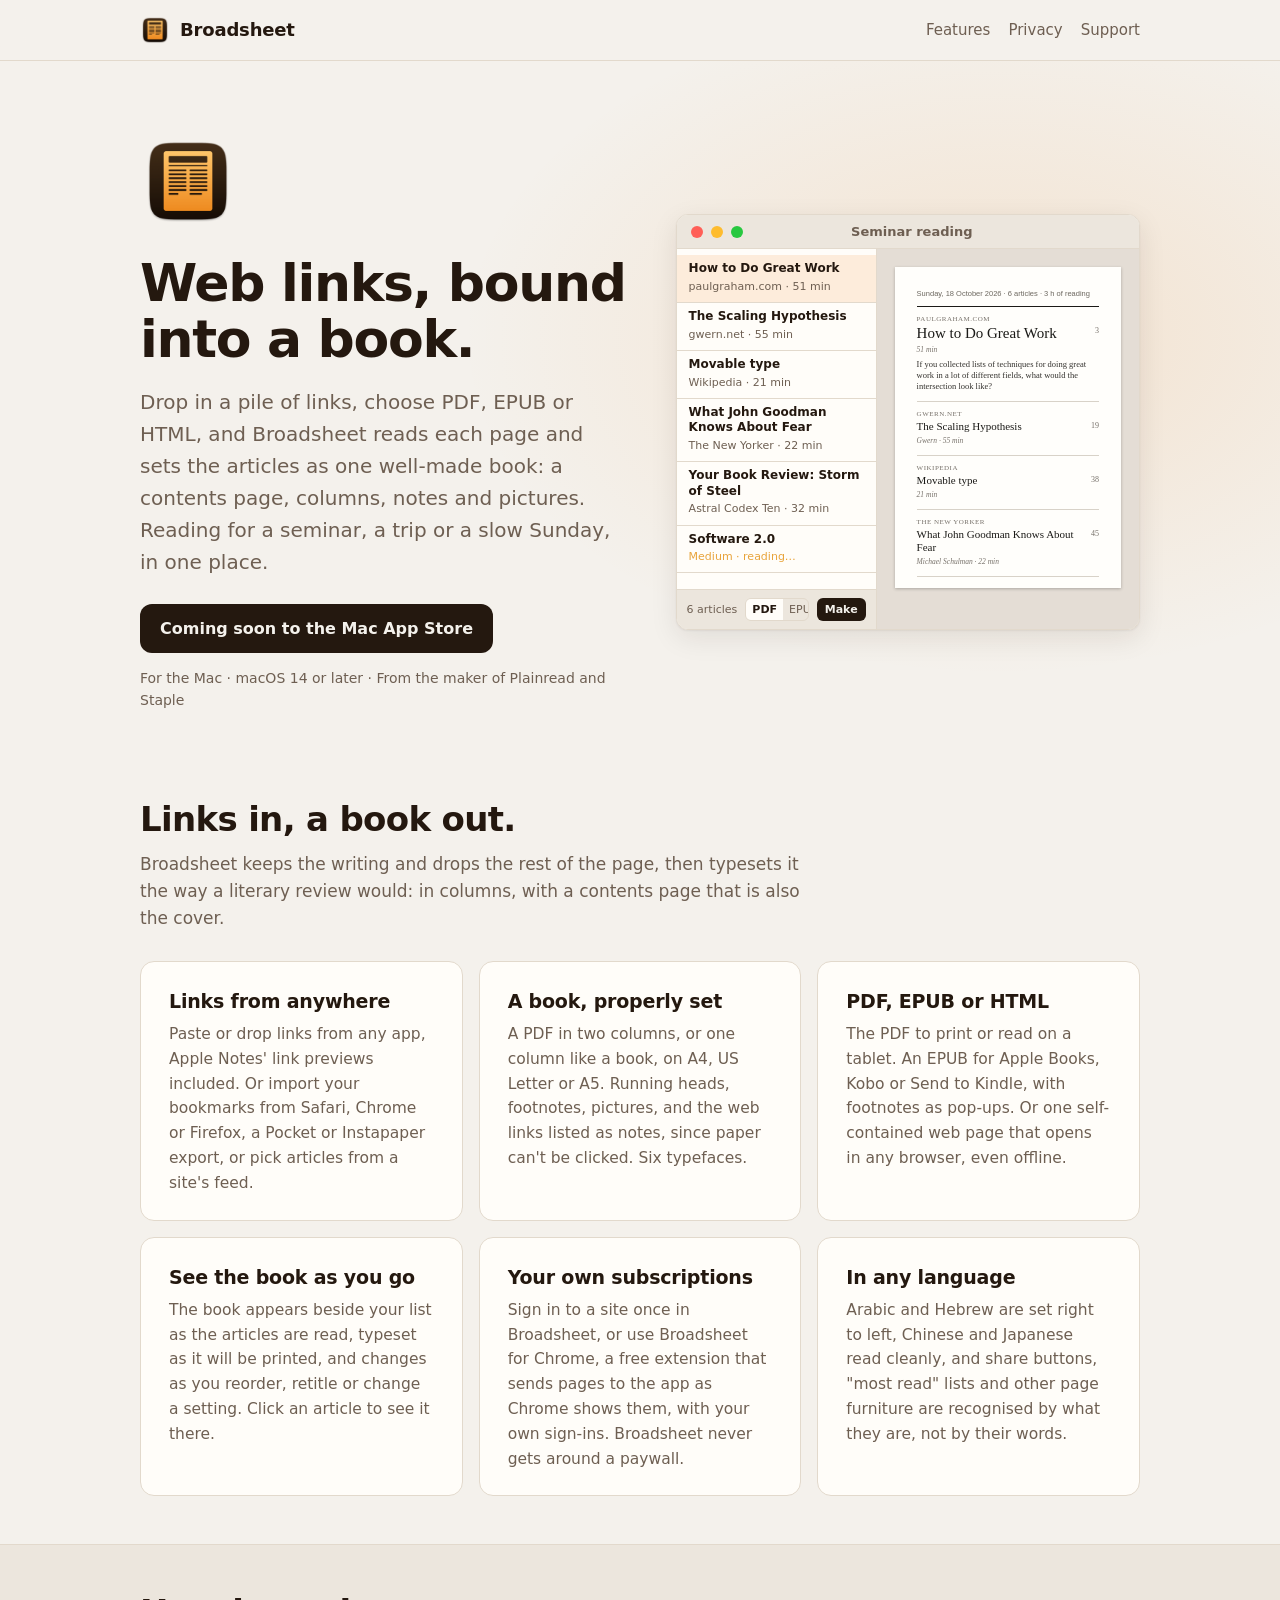
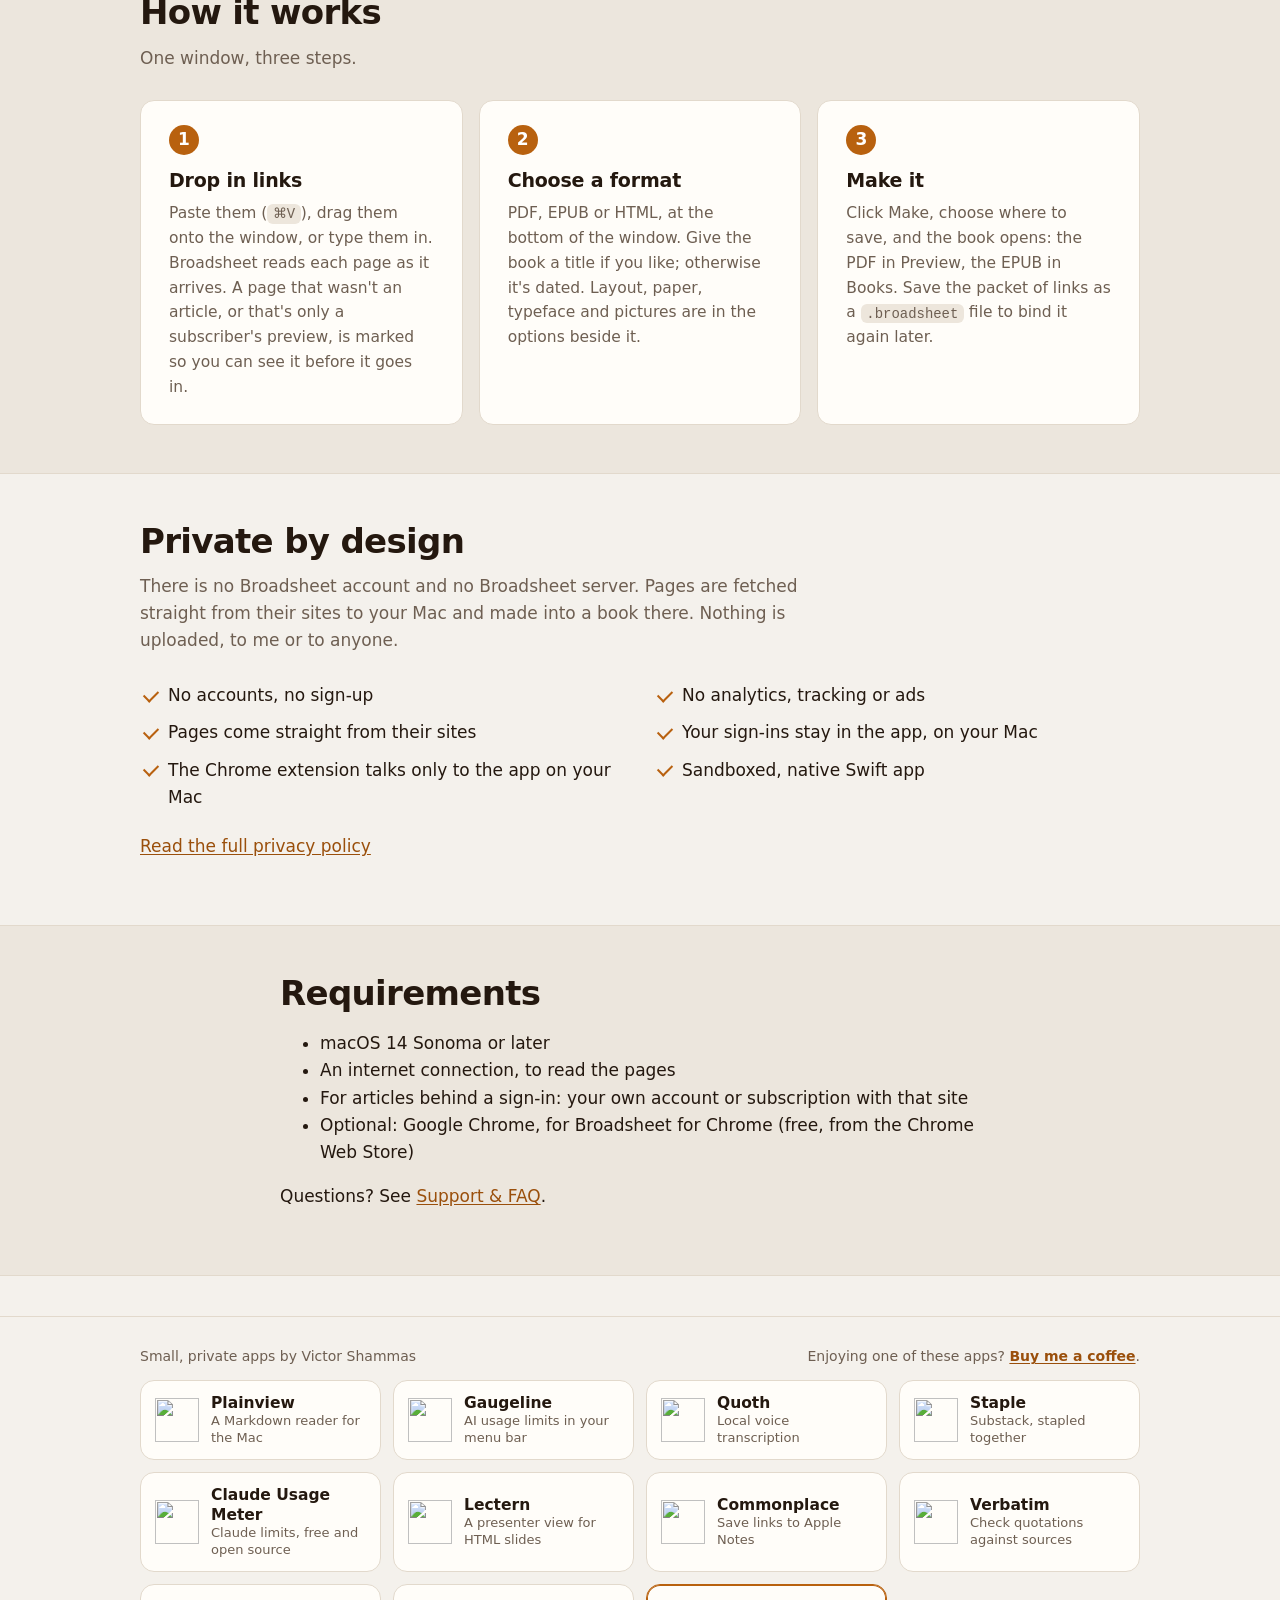
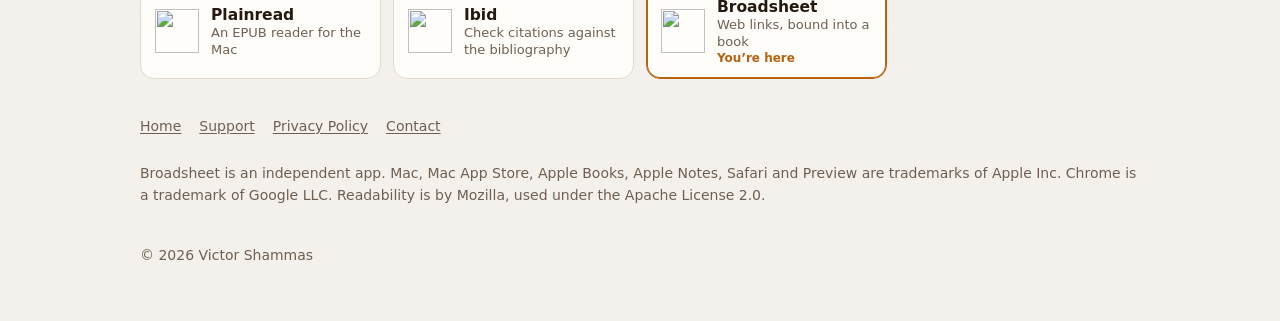
==== index.html @ 7d58fc22 "Broadsheet website: home, support and privacy Co-Authored-By: Claude Opus 5.5 <noreply@anthropic.com" ====
<!doctype html>
<html lang="en">
<head>
<meta charset="utf-8">
<meta name="viewport" content="width=device-width, initial-scale=1">
<title>Broadsheet: web links, bound into a book</title>
<meta name="description" content="Broadsheet turns a pile of web links into one well-made book: a typeset PDF in two columns or one, an EPUB for your e-reader, or a single HTML page. Paste links from anywhere, Apple Notes included, with your own sign-ins and subscriptions. No accounts, nothing uploaded.">
<meta name="color-scheme" content="light dark">
<meta property="og:title" content="Broadsheet">
<meta property="og:description" content="Web links, bound into a book. For the Mac.">
<meta property="og:image" content="https://victorshammas.com/broadsheet/icon.png">
<link rel="icon" type="image/png" href="favicon.png">
<link rel="apple-touch-icon" href="apple-touch-icon.png">
<link rel="stylesheet" href="style.css">
</head>
<body>
<header class="site-header">
  <div class="wrap">
    <a class="brand" href="./"><img src="icon.png" alt="" width="30" height="30">Broadsheet</a>
    <nav class="nav" aria-label="Main">
      <a href="#features" class="hide-sm">Features</a>
      <a href="#privacy" class="hide-sm">Privacy</a>
      <a href="support.html">Support</a>
    </nav>
  </div>
</header>

<main>
  <section class="hero">
    <div class="wrap">
      <div>
        <img class="hero-icon" src="icon.png" alt="Broadsheet app icon" width="96" height="96">
        <h1>Web links, bound into a book.</h1>
        <p class="lede">Drop in a pile of links, choose PDF, EPUB or HTML, and Broadsheet reads each page and sets the articles as one well-made book: a contents page, columns, notes and pictures. Reading for a seminar, a trip or a slow Sunday, in one place.</p>
        <div class="cta-row">
          <!-- At launch, replace with: <a class="btn" href="https://apps.apple.com/app/idAPP_ID?mt=12">Download on the Mac App Store <small>$4.99</small></a> (see README.md). -->
          <span class="btn" aria-disabled="true">Coming soon to the Mac App Store</span>
          <span class="fineprint">For the Mac · macOS 14 or later · From the maker of Plainread and Staple</span>
        </div>
      </div>

      <figure class="mock" aria-label="Illustration of Broadsheet: a list of seven articles beside a preview of the book's first page, its contents" role="img">
        <div class="win-bar"><i></i><i></i><i></i><span class="title">Seminar reading</span></div>
        <div class="app-mock">
          <div class="links">
            <ol>
              <li class="cur"><b>How to Do Great Work</b><span>paulgraham.com · 51 min</span></li>
              <li><b>The Scaling Hypothesis</b><span>gwern.net · 55 min</span></li>
              <li><b>Movable type</b><span>Wikipedia · 21 min</span></li>
              <li><b>What John Goodman Knows About Fear</b><span>The New Yorker · 22 min</span></li>
              <li><b>Your Book Review: Storm of Steel</b><span>Astral Codex Ten · 32 min</span></li>
              <li><b>Software 2.0</b><span class="wait">Medium · reading…</span></li>
            </ol>
            <div class="bar"><span class="sum">6 articles</span><span class="seg"><span class="on">PDF</span><span>EPUB</span><span>HTML</span></span><span class="make">Make</span></div>
          </div>
          <div class="preview">
            <div class="sheet" aria-hidden="true">
              <p class="line">Sunday, 18 October 2026 · 6 articles · 3 h of reading</p>
              <ol>
                <li class="lead"><span class="site">paulgraham.com</span><span class="t">How to Do Great Work</span><span class="pg">3</span><span class="meta">51 min</span><span class="dek">If you collected lists of techniques for doing great work in a lot of different fields, what would the intersection look like?</span></li>
                <li><span class="site">gwern.net</span><span class="t">The Scaling Hypothesis</span><span class="pg">19</span><span class="meta">Gwern · 55 min</span></li>
                <li><span class="site">Wikipedia</span><span class="t">Movable type</span><span class="pg">38</span><span class="meta">21 min</span></li>
                <li><span class="site">The New Yorker</span><span class="t">What John Goodman Knows About Fear</span><span class="pg">45</span><span class="meta">Michael Schulman · 22 min</span></li>
              </ol>
            </div>
          </div>
        </div>
      </figure>
    </div>
  </section>

  <section id="features">
    <div class="wrap">
      <h2>Links in, a book out.</h2>
      <p class="section-lede">Broadsheet keeps the writing and drops the rest of the page, then typesets it the way a literary review would: in columns, with a contents page that is also the cover.</p>
      <div class="grid">
        <div class="card"><h3>Links from anywhere</h3><p>Paste or drop links from any app, Apple Notes' link previews included. Or import your bookmarks from Safari, Chrome or Firefox, a Pocket or Instapaper export, or pick articles from a site's feed.</p></div>
        <div class="card"><h3>A book, properly set</h3><p>A PDF in two columns, or one column like a book, on A4, US Letter or A5. Running heads, footnotes, pictures, and the web links listed as notes, since paper can't be clicked. Six typefaces.</p></div>
        <div class="card"><h3>PDF, EPUB or HTML</h3><p>The PDF to print or read on a tablet. An EPUB for Apple Books, Kobo or Send to Kindle, with footnotes as pop-ups. Or one self-contained web page that opens in any browser, even offline.</p></div>
        <div class="card"><h3>See the book as you go</h3><p>The book appears beside your list as the articles are read, typeset as it will be printed, and changes as you reorder, retitle or change a setting. Click an article to see it there.</p></div>
        <div class="card"><h3>Your own subscriptions</h3><p>Sign in to a site once in Broadsheet, or use Broadsheet for Chrome, a free extension that sends pages to the app as Chrome shows them, with your own sign-ins. Broadsheet never gets around a paywall.</p></div>
        <div class="card"><h3>In any language</h3><p>Arabic and Hebrew are set right to left, Chinese and Japanese read cleanly, and share buttons, "most read" lists and other page furniture are recognised by what they are, not by their words.</p></div>
      </div>
    </div>
  </section>

  <section class="band" id="how">
    <div class="wrap">
      <h2>How it works</h2>
      <p class="section-lede">One window, three steps.</p>
      <div class="steps">
        <div class="card"><h3>Drop in links</h3><p>Paste them (<kbd>⌘V</kbd>), drag them onto the window, or type them in. Broadsheet reads each page as it arrives. A page that wasn't an article, or that's only a subscriber's preview, is marked so you can see it before it goes in.</p></div>
        <div class="card"><h3>Choose a format</h3><p>PDF, EPUB or HTML, at the bottom of the window. Give the book a title if you like; otherwise it's dated. Layout, paper, typeface and pictures are in the options beside it.</p></div>
        <div class="card"><h3>Make it</h3><p>Click Make, choose where to save, and the book opens: the PDF in Preview, the EPUB in Books. Save the packet of links as a <code>.broadsheet</code> file to bind it again later.</p></div>
      </div>
    </div>
  </section>

  <section id="privacy">
    <div class="wrap">
      <h2>Private by design</h2>
      <p class="section-lede">There is no Broadsheet account and no Broadsheet server. Pages are fetched straight from their sites to your Mac and made into a book there. Nothing is uploaded, to me or to anyone.</p>
      <ul class="checks">
        <li>No accounts, no sign-up</li>
        <li>No analytics, tracking or ads</li>
        <li>Pages come straight from their sites</li>
        <li>Your sign-ins stay in the app, on your Mac</li>
        <li>The Chrome extension talks only to the app on your Mac</li>
        <li>Sandboxed, native Swift app</li>
      </ul>
      <p style="margin-top:22px"><a href="privacy.html">Read the full privacy policy</a></p>
    </div>
  </section>

  <section class="band">
    <div class="wrap narrow">
      <h2>Requirements</h2>
      <ul>
        <li>macOS 14 Sonoma or later</li>
        <li>An internet connection, to read the pages</li>
        <li>For articles behind a sign-in: your own account or subscription with that site</li>
        <li>Optional: Google Chrome, for Broadsheet for Chrome (free, from the Chrome Web Store)</li>
      </ul>
      <p>Questions? See <a href="support.html">Support &amp; FAQ</a>.</p>
    </div>
  </section>
</main>

<section class="app-bar" aria-label="Apps by Victor Shammas">
  <div class="wrap">
    <div class="app-bar-head">
      <p class="app-bar-title"><a href="https://victorshammas.com/apps/">Small, private apps by Victor Shammas</a></p>
      <p class="app-bar-coffee">Enjoying one of these apps? <a href="https://buymeacoffee.com/victorshammas">Buy me a coffee</a>.</p>
    </div>
    <div class="app-tiles">
      <a class="app-tile" href="https://victorshammas.com/plainview/"><img src="https://victorshammas.com/plainview/icon.png" alt="" width="44" height="44"><span><strong>Plainview</strong><small>A Markdown reader for the Mac</small></span></a>
      <a class="app-tile" href="https://victorshammas.com/gaugeline/"><img src="https://victorshammas.com/gaugeline/icon.png" alt="" width="44" height="44"><span><strong>Gaugeline</strong><small>AI usage limits in your menu bar</small></span></a>
      <a class="app-tile" href="https://victorshammas.com/quoth/"><img src="https://victorshammas.com/quoth/icon.png" alt="" width="44" height="44"><span><strong>Quoth</strong><small>Local voice transcription</small></span></a>
      <a class="app-tile" href="https://victorshammas.com/staple/"><img src="https://victorshammas.com/staple/icon.png" alt="" width="44" height="44"><span><strong>Staple</strong><small>Substack, stapled together</small></span></a>
      <a class="app-tile" href="https://victorshammas.com/claude-usage-meter/"><img src="https://victorshammas.com/claude-usage-meter/icon.png" alt="" width="44" height="44"><span><strong>Claude Usage Meter</strong><small>Claude limits, free and open source</small></span></a>
      <a class="app-tile" href="https://victorshammas.com/lectern/"><img src="https://victorshammas.com/lectern/icon.png" alt="" width="44" height="44"><span><strong>Lectern</strong><small>A presenter view for HTML slides</small></span></a>
      <a class="app-tile" href="https://victorshammas.com/commonplace/"><img src="https://victorshammas.com/commonplace/icon.png" alt="" width="44" height="44"><span><strong>Commonplace</strong><small>Save links to Apple Notes</small></span></a>
      <a class="app-tile" href="https://victorshammas.com/verbatim/"><img src="https://victorshammas.com/verbatim/icon.png" alt="" width="44" height="44"><span><strong>Verbatim</strong><small>Check quotations against sources</small></span></a>
      <a class="app-tile" href="https://victorshammas.com/plainread/"><img src="https://victorshammas.com/plainread/icon.png" alt="" width="44" height="44"><span><strong>Plainread</strong><small>An EPUB reader for the Mac</small></span></a>
      <a class="app-tile" href="https://victorshammas.com/ibid/"><img src="https://victorshammas.com/ibid/icon.png" alt="" width="44" height="44"><span><strong>Ibid</strong><small>Check citations against the bibliography</small></span></a>
      <a class="app-tile current" aria-current="page" href="https://victorshammas.com/broadsheet/"><img src="https://victorshammas.com/broadsheet/icon.png" alt="" width="44" height="44"><span><strong>Broadsheet</strong><small>Web links, bound into a book</small><em>You’re here</em></span></a>
    </div>
  </div>
</section>

<footer>
  <div class="wrap">
    <nav aria-label="Footer"><a href="./">Home</a><a href="support.html">Support</a><a href="privacy.html">Privacy Policy</a><a href="mailto:contact+broadsheet@victorshammas.com">Contact</a></nav>
    <p>Broadsheet is an independent app. Mac, Mac App Store, Apple Books, Apple Notes, Safari and Preview are trademarks of Apple Inc. Chrome is a trademark of Google LLC. Readability is by Mozilla, used under the Apache License 2.0.</p>
    <p>© 2026 Victor Shammas</p>
  </div>
</footer>
</body>
</html>
---- style.css ----
/* Broadsheet site: one stylesheet, no external fonts, scripts or trackers.
   Shared with Plainview, Gaugeline, Quoth, Lectern, Commonplace, Verbatim, Plainread and Ibid
   (victorshammas.com); only the hero figure differs. */
:root {
  /* Brand palette, matching the app icon: espresso (#46321F → #1C140E), amber (#FFC56A → #EE8A25), cream (#FFF1DC). */
  --bg: #f4f1ec;
  --surface: #fffdf9;
  --surface-2: #ece6dd;
  --text: #24180f;
  --muted: #6e5f52;
  --line: #e2d9cc;
  --accent: #b8610f;
  --accent-ink: #ffffff;
  --link: #9a4f0b;
  --glow: rgba(238, 138, 37, .14);
  --ok: #3fa66b;
  --warn: #e8a33a;
  --bad: #e0563a;
  --track: #e7dfd3;
  --code-bg: #ede6dc;
  --shadow: 0 1px 2px rgba(36, 24, 15, .06), 0 8px 28px rgba(36, 24, 15, .09);
  --radius: 14px;
  color-scheme: light dark;
}
@media (prefers-color-scheme: dark) {
  :root {
    --bg: #1c140e;
    --surface: #2a1f16;
    --surface-2: #241a12;
    --text: #f6ebdd;
    --muted: #bca892;
    --line: #46321f;
    --accent: #ffb457;
    --accent-ink: #1c140e;
    --link: #ffc56a;
    --glow: rgba(255, 197, 106, .12);
    --track: #46321f;
    --code-bg: #33261b;
    --shadow: 0 1px 2px rgba(0, 0, 0, .35), 0 10px 30px rgba(0, 0, 0, .4);
  }
}

* { box-sizing: border-box; }
html { -webkit-text-size-adjust: 100%; }
body {
  margin: 0;
  background: var(--bg);
  color: var(--text);
  font: 17px/1.6 -apple-system, BlinkMacSystemFont, "SF Pro Text", "Segoe UI", system-ui, sans-serif;
  -webkit-font-smoothing: antialiased;
}
a { color: var(--link); text-underline-offset: 2px; }
a:hover { text-decoration-thickness: 2px; }
img { max-width: 100%; height: auto; }
code, kbd {
  font: .9em/1.4 ui-monospace, "SF Mono", Menlo, monospace;
  background: var(--code-bg);
  border-radius: 6px;
  padding: .12em .4em;
  overflow-wrap: anywhere;
}
pre {
  background: var(--code-bg);
  border-radius: 10px;
  padding: 14px 16px;
  overflow-x: auto;
  font: 14px/1.5 ui-monospace, "SF Mono", Menlo, monospace;
}
pre code { background: none; padding: 0; }

.wrap { max-width: 1040px; margin: 0 auto; padding: 0 20px; }
.narrow { max-width: 760px; }

/* Header */
.site-header { border-bottom: 1px solid var(--line); background: color-mix(in srgb, var(--bg) 88%, transparent); position: sticky; top: 0; backdrop-filter: saturate(160%) blur(12px); -webkit-backdrop-filter: saturate(160%) blur(12px); z-index: 10; }
.site-header .wrap { display: flex; align-items: center; justify-content: space-between; gap: 16px; height: 60px; }
.brand { display: flex; align-items: center; gap: 10px; font-weight: 700; font-size: 18px; color: var(--text); text-decoration: none; letter-spacing: -.01em; }
.brand img { width: 30px; height: 30px; }
.nav { display: flex; gap: 18px; font-size: 15px; }
.nav a { color: var(--muted); text-decoration: none; }
.nav a:hover, .nav a[aria-current="page"] { color: var(--text); }

/* Hero */
.hero { padding: 72px 0 40px; background: radial-gradient(60% 70% at 78% 40%, var(--glow), transparent 70%); }
.hero .wrap { display: grid; grid-template-columns: 1.05fr 1fr; gap: 48px; align-items: center; }
.hero-icon { width: 96px; height: 96px; margin-bottom: 18px; }
h1 { font-size: clamp(34px, 5vw, 52px); line-height: 1.08; letter-spacing: -.025em; margin: 0 0 18px; }
.lede { font-size: 20px; color: var(--muted); margin: 0 0 26px; max-width: 34em; }
.cta-row { display: flex; flex-wrap: wrap; align-items: center; gap: 14px 18px; }
.btn {
  display: inline-flex; align-items: center; gap: 10px;
  background: var(--text); color: var(--bg);
  padding: 12px 20px; border-radius: 12px;
  font-weight: 600; text-decoration: none; font-size: 16px;
}
.btn:hover { opacity: .9; }
.btn small { font-weight: 500; opacity: .75; }
.fineprint { color: var(--muted); font-size: 14px; }

/* App window mock (pure CSS): the packet's links beside the live preview of the book. */
.mock { margin: 0; background: var(--surface); border: 1px solid var(--line); border-radius: 12px; box-shadow: var(--shadow); overflow: hidden; }
.win-bar { display: flex; align-items: center; gap: 8px; height: 34px; padding: 0 14px; border-bottom: 1px solid var(--line); background: var(--surface-2); font-size: 13px; font-weight: 600; color: var(--muted); }
.win-bar i { width: 12px; height: 12px; border-radius: 50%; background: #ff5f57; }
.win-bar i:nth-child(2) { background: #febc2e; } .win-bar i:nth-child(3) { background: #28c840; margin-right: 8px; }
.win-bar .title { flex: 1; text-align: center; margin-right: 60px; }
.app-mock { display: grid; grid-template-columns: 200px 1fr; min-height: 380px; }
.links { border-right: 1px solid var(--line); font-size: 12px; display: flex; flex-direction: column; }
.links ol { list-style: none; margin: 0; padding: 6px 0; flex: 1; }
.links li { padding: 6px 12px; border-bottom: 1px solid var(--line); }
.links li b { display: block; font-weight: 600; font-size: 12px; line-height: 1.3; color: var(--text); }
.links li span { color: var(--muted); font-size: 11px; }
.links li.cur { background: var(--glow); }
.links li .wait { color: var(--warn); }
.bar { display: flex; align-items: center; gap: 8px; padding: 8px 10px; border-top: 1px solid var(--line); background: var(--surface-2); font-size: 11px; color: var(--muted); }
.bar .sum { white-space: nowrap; }
.bar .seg { display: inline-flex; border: 1px solid var(--line); border-radius: 6px; overflow: hidden; margin-left: auto; }
.bar .seg span { padding: 2px 6px; }
.bar .seg .on { background: var(--surface); color: var(--text); font-weight: 600; }
.bar .make { background: var(--text); color: var(--bg); border-radius: 6px; padding: 3px 8px; font-weight: 600; }
.preview { background: color-mix(in srgb, var(--surface-2) 70%, #8a8279 12%); padding: 18px; display: grid; place-items: start center; }
/* One sheet of the book: its contents are its cover. Always paper-white, as printed. */
.sheet { width: 100%; max-width: 300px; aspect-ratio: 210 / 297; background: #fffefb; color: #1b1a17; box-shadow: 0 1px 3px rgba(0, 0, 0, .25); padding: 22px 22px; font-family: Charter, "Iowan Old Style", Georgia, serif; overflow: hidden; }
.sheet .line { font: 7.5px/1.4 -apple-system, "Helvetica Neue", sans-serif; color: #6d6860; margin: 0; padding-bottom: 6px; border-bottom: .8px solid #1b1a17; }
.sheet ol { list-style: none; margin: 0; padding: 0; }
.sheet li { display: grid; grid-template-columns: 1fr auto; column-gap: 6px; padding: 7px 0 8px; border-bottom: .5px solid #d8d2c8; }
.sheet .site { grid-column: 1 / -1; font-size: 7px; letter-spacing: .07em; text-transform: uppercase; color: #77716a; }
.sheet .t { font-size: 11px; line-height: 1.18; }
.sheet .lead .t { font-size: 15px; line-height: 1.12; }
.sheet .pg { font-size: 8px; color: #77716a; }
.sheet .meta { grid-column: 1; font-size: 7.5px; font-style: italic; color: #77716a; margin-top: 2px; }
.sheet .dek { grid-column: 1; font-size: 8.5px; line-height: 1.32; color: #34322e; margin-top: 3px; }
@media (max-width: 560px) { .app-mock { grid-template-columns: 1fr; } .links { display: none; } .win-bar .title { margin-right: 0; } }

/* Sections */
section { padding: 48px 0; }
h2 { font-size: clamp(26px, 3.4vw, 34px); letter-spacing: -.02em; line-height: 1.15; margin: 0 0 12px; }
h3 { font-size: 19px; margin: 0 0 6px; letter-spacing: -.01em; }
.section-lede { color: var(--muted); margin: 0 0 28px; max-width: 40em; }
.grid { display: grid; grid-template-columns: repeat(3, 1fr); gap: 16px; }
.card { background: var(--surface); border: 1px solid var(--line); border-radius: var(--radius); padding: 24px 28px; }
.card p { margin: 0; color: var(--muted); font-size: 15.5px; }
.steps { counter-reset: s; display: grid; grid-template-columns: repeat(3, 1fr); gap: 16px; }
.steps .card::before { counter-increment: s; content: counter(s); display: inline-grid; place-items: center; width: 30px; height: 30px; border-radius: 50%; background: var(--accent); color: var(--accent-ink); font-weight: 700; margin-bottom: 10px; }
.band { background: var(--surface-2); border-block: 1px solid var(--line); }
.checks { list-style: none; padding: 0; margin: 0; display: grid; grid-template-columns: 1fr 1fr; gap: 10px 28px; }
.checks li { padding-left: 28px; position: relative; }
.checks li::before { content: ""; position: absolute; left: 4px; top: .45em; width: 12px; height: 7px; border-left: 2.5px solid var(--accent); border-bottom: 2.5px solid var(--accent); transform: rotate(-45deg); }

/* Docs pages */
.doc { padding: 48px 0 24px; }
.doc h1 { font-size: clamp(30px, 4.4vw, 42px); }
.doc h2 { font-size: 24px; margin-top: 40px; }
.doc h3 { margin-top: 26px; }
.doc p, .doc li { color: var(--text); }
.doc .meta-line { color: var(--muted); margin-top: -6px; }
.tldr { background: var(--surface); border: 1px solid var(--line); border-left: 4px solid var(--accent); border-radius: 10px; padding: 18px 28px; margin: 24px 0; }
.tldr ul { margin: 8px 0 0; padding-left: 20px; }
table { width: 100%; border-collapse: collapse; margin: 16px 0; font-size: 15.5px; display: block; overflow-x: auto; }
th, td { text-align: left; vertical-align: top; padding: 10px 12px; border-bottom: 1px solid var(--line); }
th { color: var(--muted); font-weight: 600; font-size: 14px; }
details { background: var(--surface); border: 1px solid var(--line); border-radius: 12px; padding: 6px 28px; margin: 12px 0; }
details[open] { padding-bottom: 18px; }
summary { cursor: pointer; font-weight: 600; padding: 14px 0; list-style-position: inside; }
summary::-webkit-details-marker { margin-right: 6px; }
details > :not(summary) { margin-left: 0; margin-right: 0; }
summary::marker { color: var(--muted); }
.toc { display: flex; flex-wrap: wrap; gap: 8px; margin: 18px 0 8px; padding: 0; list-style: none; }
.toc a { display: inline-block; padding: 6px 12px; border: 1px solid var(--line); border-radius: 999px; text-decoration: none; color: var(--text); font-size: 14.5px; background: var(--surface); }

/* Footer */
footer { border-top: 1px solid var(--line); margin-top: 40px; padding: 28px 0 40px; color: var(--muted); font-size: 14px; }
footer .wrap { display: grid; gap: 10px; }
footer nav { display: flex; flex-wrap: wrap; gap: 18px; }
footer a { color: var(--muted); }

@media (max-width: 820px) {
  details, .card, .tldr { padding-left: 20px; padding-right: 20px; }
  .hero { padding-top: 40px; }
  .hero .wrap, .grid, .steps { grid-template-columns: 1fr; }
  .hero .wrap { gap: 32px; }
  .checks { grid-template-columns: 1fr; }
  .nav { gap: 14px; }
}
@media (max-width: 600px) {
  .stack thead { display: none; }
  .stack, .stack tbody, .stack tr, .stack td { display: block; width: 100%; }
  .stack tr { border-bottom: 1px solid var(--line); padding: 8px 0; }
  .stack td { border: 0; padding: 4px 0; }
  .stack td:first-child { font-weight: 600; }
  .stack td:not(:first-child)::before { content: attr(data-label) ": "; color: var(--muted); font-weight: 600; }
}
@media (max-width: 420px) {
  .nav a.hide-sm { display: none; }
  body { font-size: 16px; }
  .lede { font-size: 18px; }
}

/* App bar: the family of apps, shared by every site (Plainview, Gaugeline, Quoth, Staple, Claude Usage Meter, Lectern, Commonplace). */
.app-bar { border-top: 1px solid var(--line); margin-top: 40px; padding: 28px 0 8px; }
.app-bar + footer { margin-top: 0; border-top: 0; }
.app-bar-title { color: var(--muted); font-size: 14px; margin: 0 0 12px; }
.app-bar-head { display: flex; flex-wrap: wrap; justify-content: space-between; align-items: baseline; gap: 4px 18px; margin: 0 0 12px; }
.app-bar-head p { margin: 0; color: var(--muted); font-size: 14px; }
.app-bar-title a { color: inherit; text-decoration: none; }
.app-bar-title a:hover { color: var(--text); text-decoration: underline; }
.app-bar-coffee a { color: var(--link); font-weight: 600; }
.app-tiles { display: grid; grid-template-columns: repeat(4, 1fr); gap: 12px; }
.app-tile { display: flex; align-items: center; gap: 12px; padding: 12px 14px; border: 1px solid var(--line); border-radius: var(--radius); background: var(--surface); color: var(--text); text-decoration: none; }
.app-tile:hover { border-color: var(--accent); }
.app-tile img { width: 44px; height: 44px; flex: none; }
.app-tile span { display: grid; line-height: 1.3; }
.app-tile strong { font-size: 15.5px; }
.app-tile small { color: var(--muted); font-size: 13px; }
.app-tile em { color: var(--accent); font-size: 12px; font-style: normal; font-weight: 600; }
.app-tile.current { box-shadow: inset 0 0 0 1px var(--accent); border-color: var(--accent); }
/* Seven apps: four across, then three; icon beside the text. */
@media (max-width: 1000px) { .app-tiles { grid-template-columns: repeat(3, 1fr); } }
@media (max-width: 760px) { .app-tiles { grid-template-columns: 1fr 1fr; } }
@media (max-width: 560px) { .app-tiles { grid-template-columns: 1fr; } }
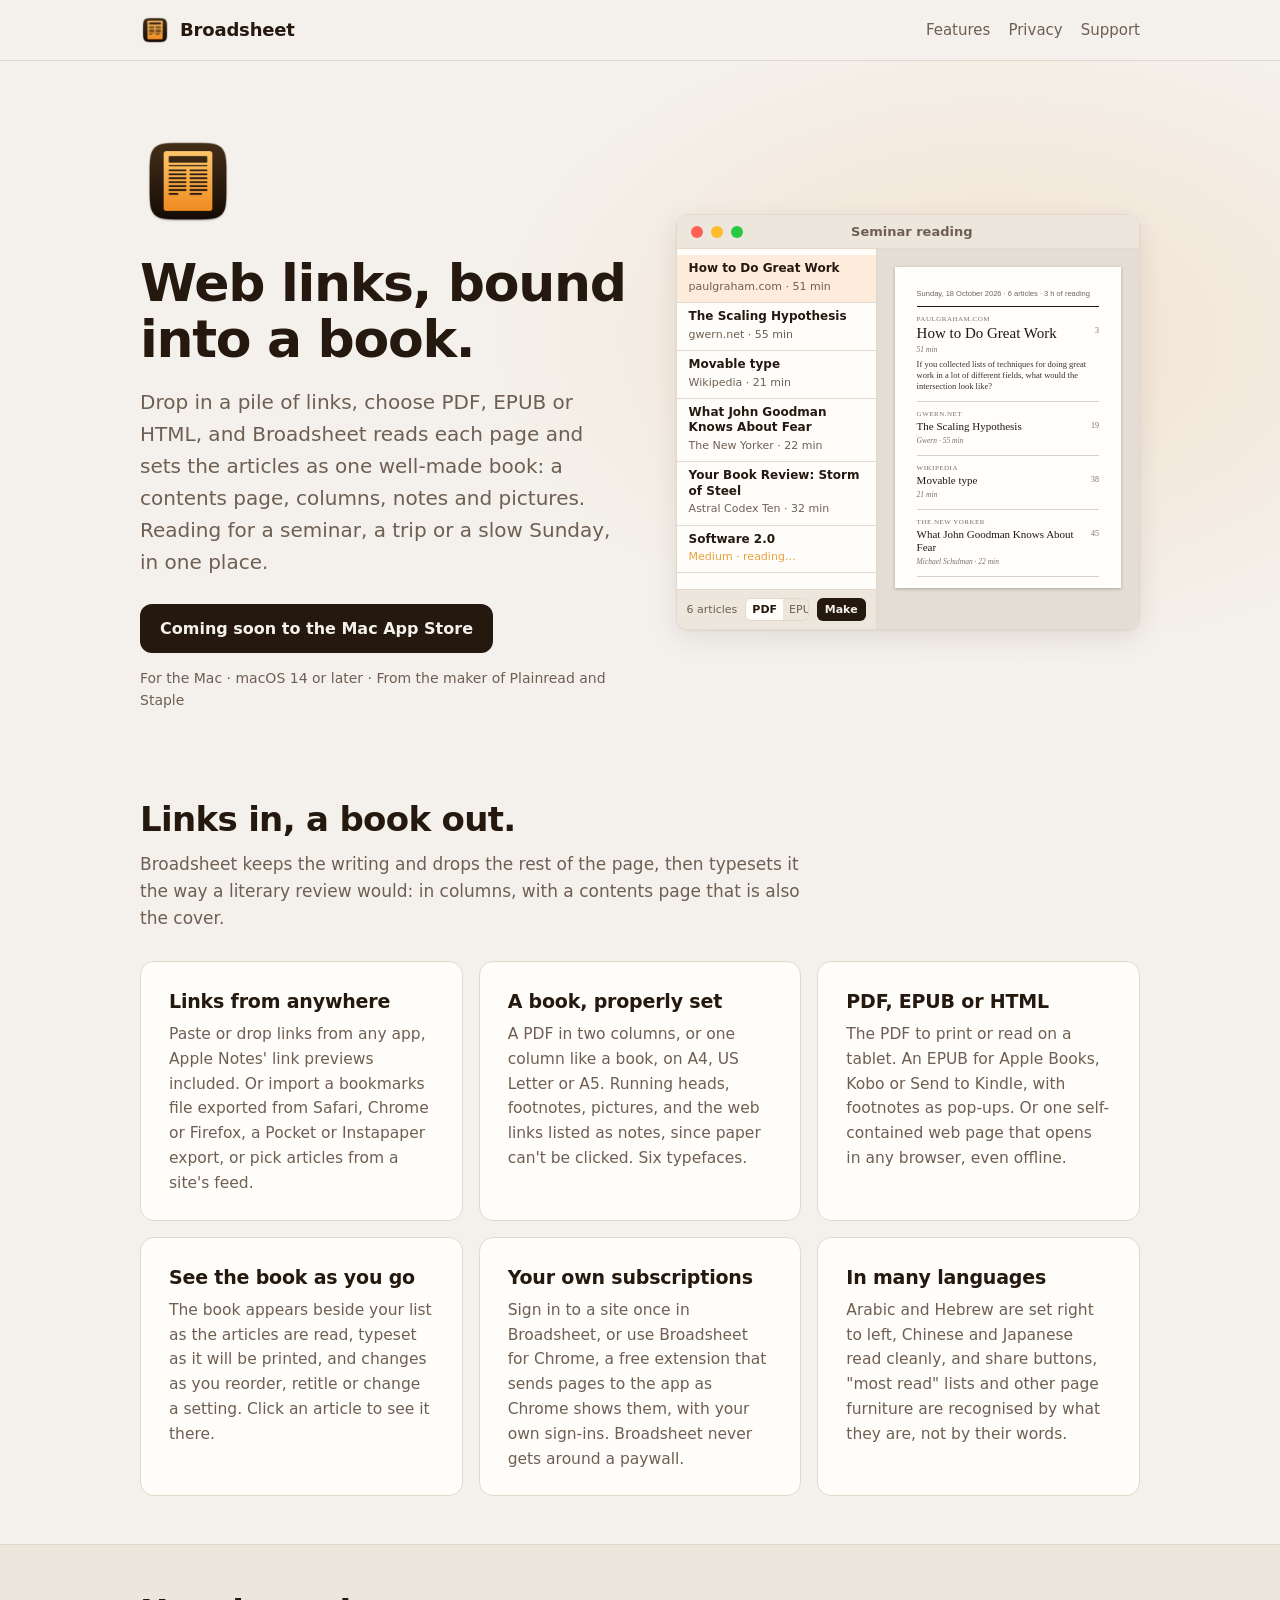
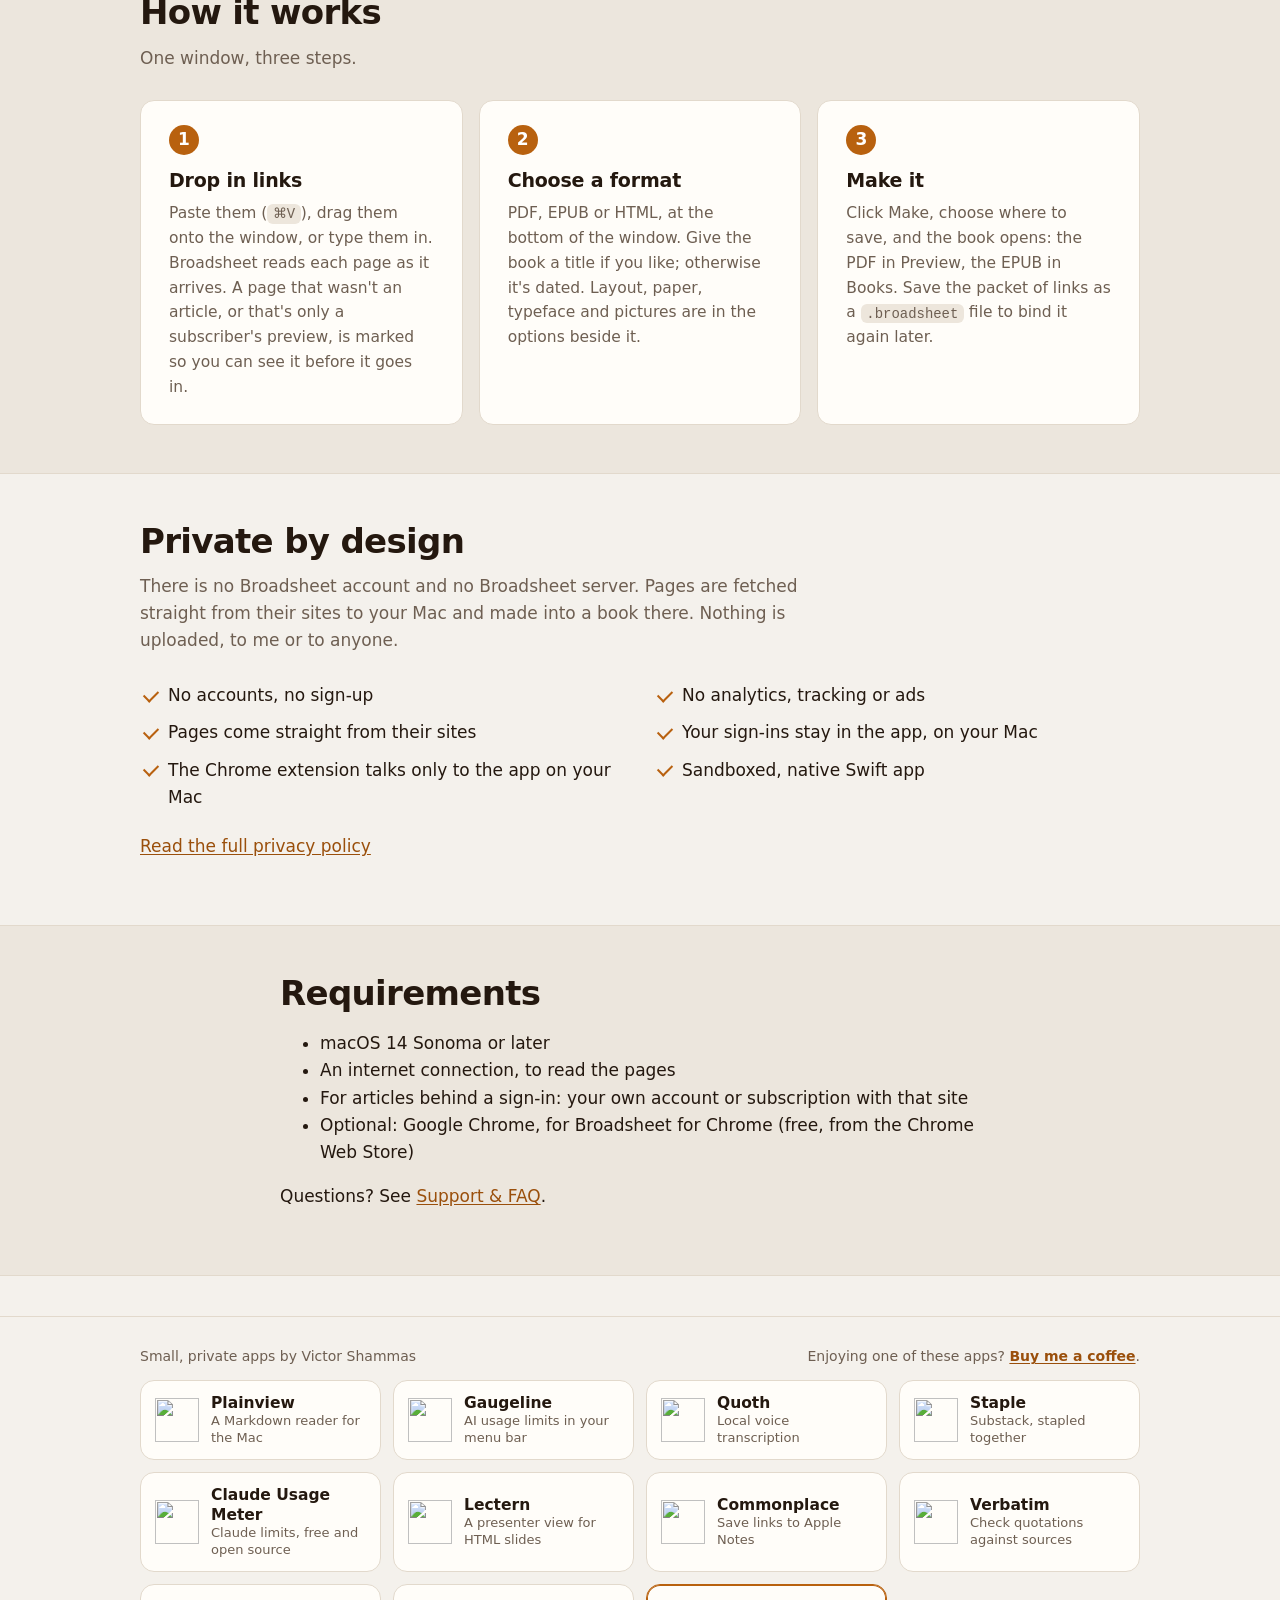
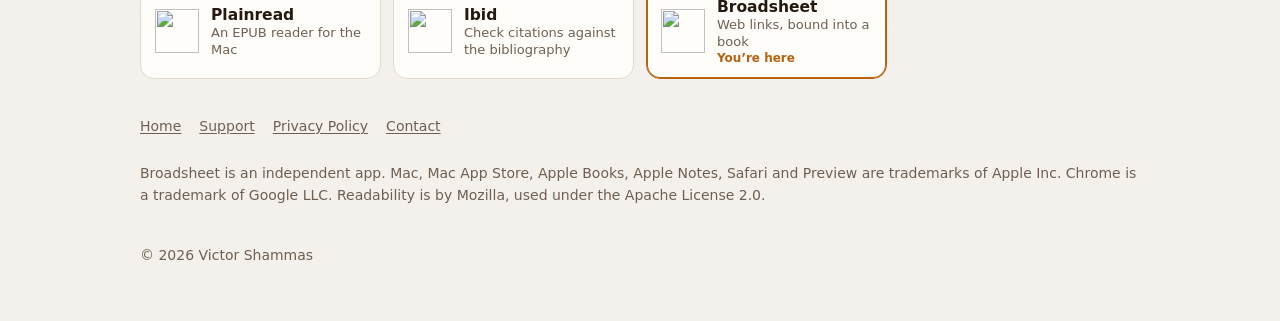
==== commit 81118623: "Support and home: names and wording match the app Co-Authored-By: Claude Opus 5.5 <noreply@anthropic" ====
--- a/index.html
+++ b/index.html
@@ -74,12 +74,12 @@
       <h2>Links in, a book out.</h2>
       <p class="section-lede">Broadsheet keeps the writing and drops the rest of the page, then typesets it the way a literary review would: in columns, with a contents page that is also the cover.</p>
       <div class="grid">
-        <div class="card"><h3>Links from anywhere</h3><p>Paste or drop links from any app, Apple Notes' link previews included. Or import your bookmarks from Safari, Chrome or Firefox, a Pocket or Instapaper export, or pick articles from a site's feed.</p></div>
+        <div class="card"><h3>Links from anywhere</h3><p>Paste or drop links from any app, Apple Notes' link previews included. Or import a bookmarks file exported from Safari, Chrome or Firefox, a Pocket or Instapaper export, or pick articles from a site's feed.</p></div>
         <div class="card"><h3>A book, properly set</h3><p>A PDF in two columns, or one column like a book, on A4, US Letter or A5. Running heads, footnotes, pictures, and the web links listed as notes, since paper can't be clicked. Six typefaces.</p></div>
         <div class="card"><h3>PDF, EPUB or HTML</h3><p>The PDF to print or read on a tablet. An EPUB for Apple Books, Kobo or Send to Kindle, with footnotes as pop-ups. Or one self-contained web page that opens in any browser, even offline.</p></div>
         <div class="card"><h3>See the book as you go</h3><p>The book appears beside your list as the articles are read, typeset as it will be printed, and changes as you reorder, retitle or change a setting. Click an article to see it there.</p></div>
         <div class="card"><h3>Your own subscriptions</h3><p>Sign in to a site once in Broadsheet, or use Broadsheet for Chrome, a free extension that sends pages to the app as Chrome shows them, with your own sign-ins. Broadsheet never gets around a paywall.</p></div>
-        <div class="card"><h3>In any language</h3><p>Arabic and Hebrew are set right to left, Chinese and Japanese read cleanly, and share buttons, "most read" lists and other page furniture are recognised by what they are, not by their words.</p></div>
+        <div class="card"><h3>In many languages</h3><p>Arabic and Hebrew are set right to left, Chinese and Japanese read cleanly, and share buttons, "most read" lists and other page furniture are recognised by what they are, not by their words.</p></div>
       </div>
     </div>
   </section>
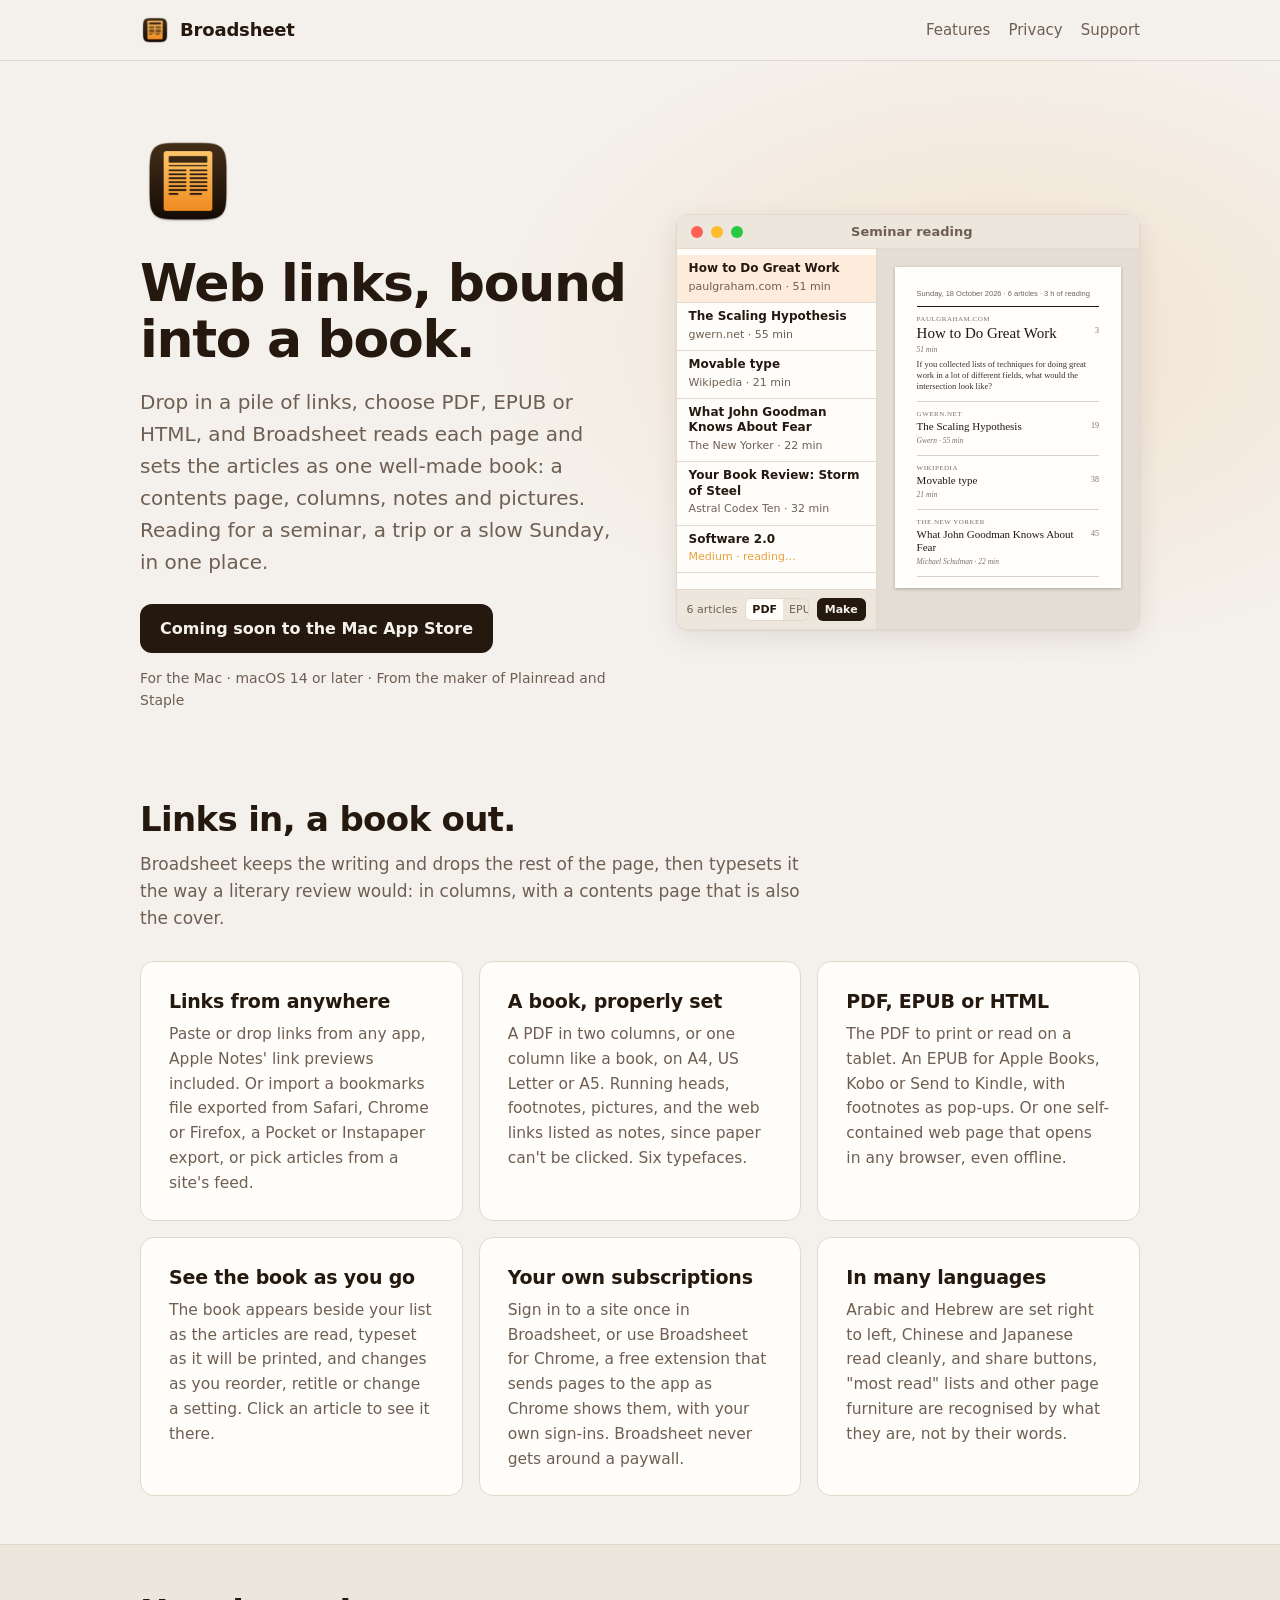
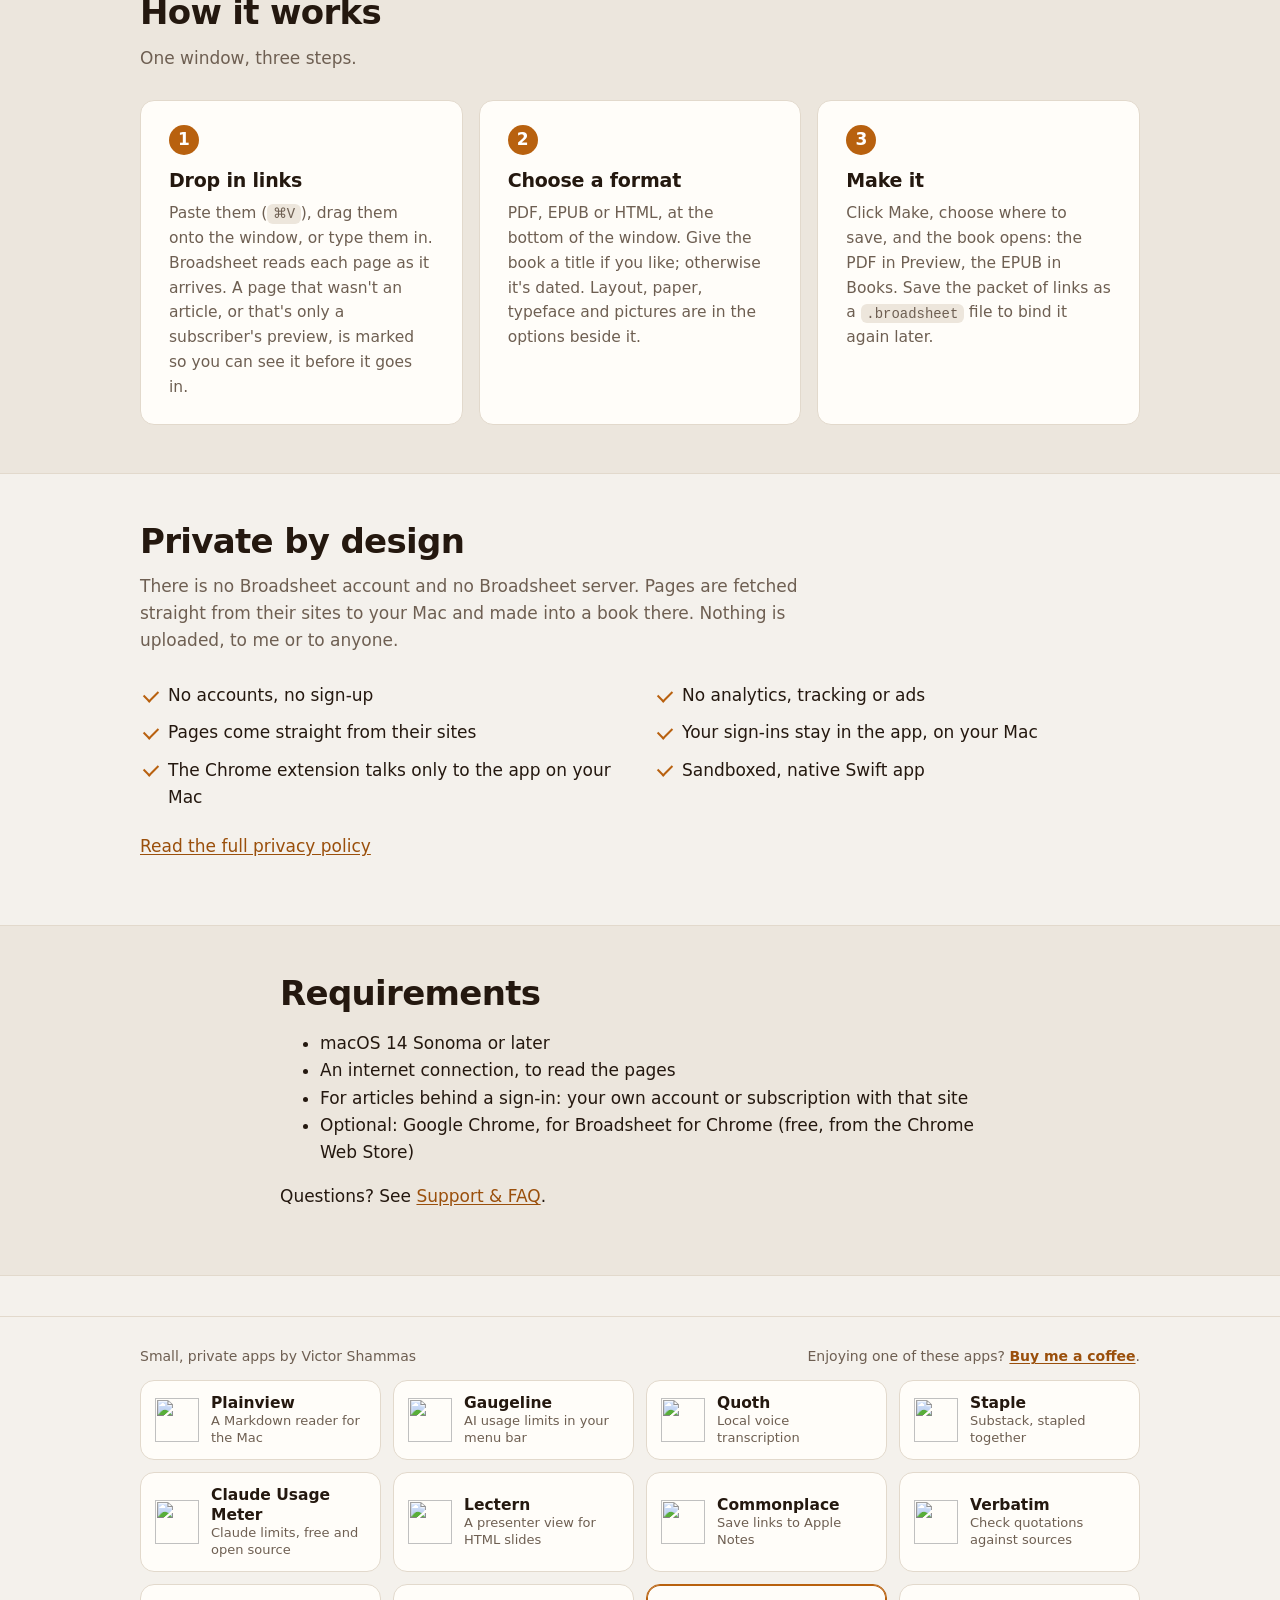
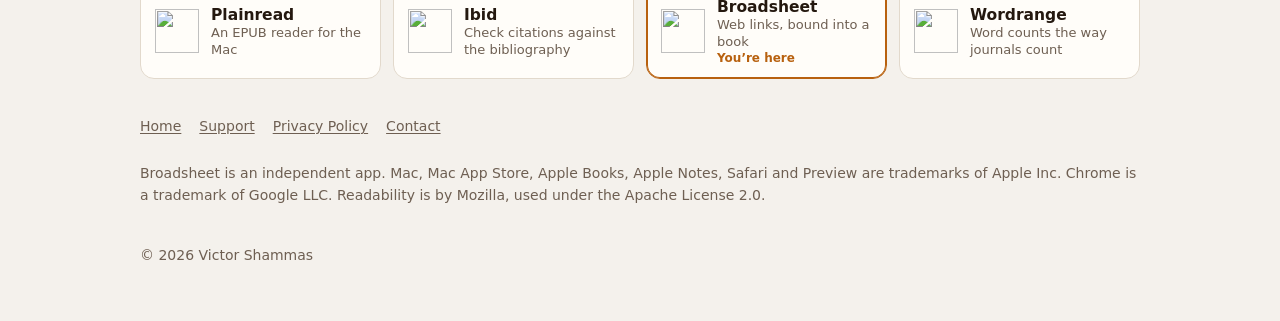
==== commit 25053346: "App bar: add Wordrange Co-Authored-By: Claude Opus 5.5 <noreply@anthropic.com> Claude-Session: https" ====
--- a/index.html
+++ b/index.html
@@ -33,7 +33,7 @@
         <h1>Web links, bound into a book.</h1>
         <p class="lede">Drop in a pile of links, choose PDF, EPUB or HTML, and Broadsheet reads each page and sets the articles as one well-made book: a contents page, columns, notes and pictures. Reading for a seminar, a trip or a slow Sunday, in one place.</p>
         <div class="cta-row">
-          <!-- At launch, replace with: <a class="btn" href="https://apps.apple.com/app/idAPP_ID?mt=12">Download on the Mac App Store <small>$4.99</small></a> (see README.md). -->
+          <!-- At launch, replace with: <a class="btn" href="https://apps.apple.com/app/idAPP_ID?mt=12">Download on the Mac App Store <small>Free to try</small></a> (see README.md). -->
           <span class="btn" aria-disabled="true">Coming soon to the Mac App Store</span>
           <span class="fineprint">For the Mac · macOS 14 or later · From the maker of Plainread and Staple</span>
         </div>
@@ -144,6 +144,7 @@
       <a class="app-tile" href="https://victorshammas.com/plainread/"><img src="https://victorshammas.com/plainread/icon.png" alt="" width="44" height="44"><span><strong>Plainread</strong><small>An EPUB reader for the Mac</small></span></a>
       <a class="app-tile" href="https://victorshammas.com/ibid/"><img src="https://victorshammas.com/ibid/icon.png" alt="" width="44" height="44"><span><strong>Ibid</strong><small>Check citations against the bibliography</small></span></a>
       <a class="app-tile current" aria-current="page" href="https://victorshammas.com/broadsheet/"><img src="https://victorshammas.com/broadsheet/icon.png" alt="" width="44" height="44"><span><strong>Broadsheet</strong><small>Web links, bound into a book</small><em>You’re here</em></span></a>
+      <a class="app-tile" href="https://victorshammas.com/wordrange/"><img src="https://victorshammas.com/wordrange/icon.png" alt="" width="44" height="44"><span><strong>Wordrange</strong><small>Word counts the way journals count</small></span></a>
     </div>
   </div>
 </section>
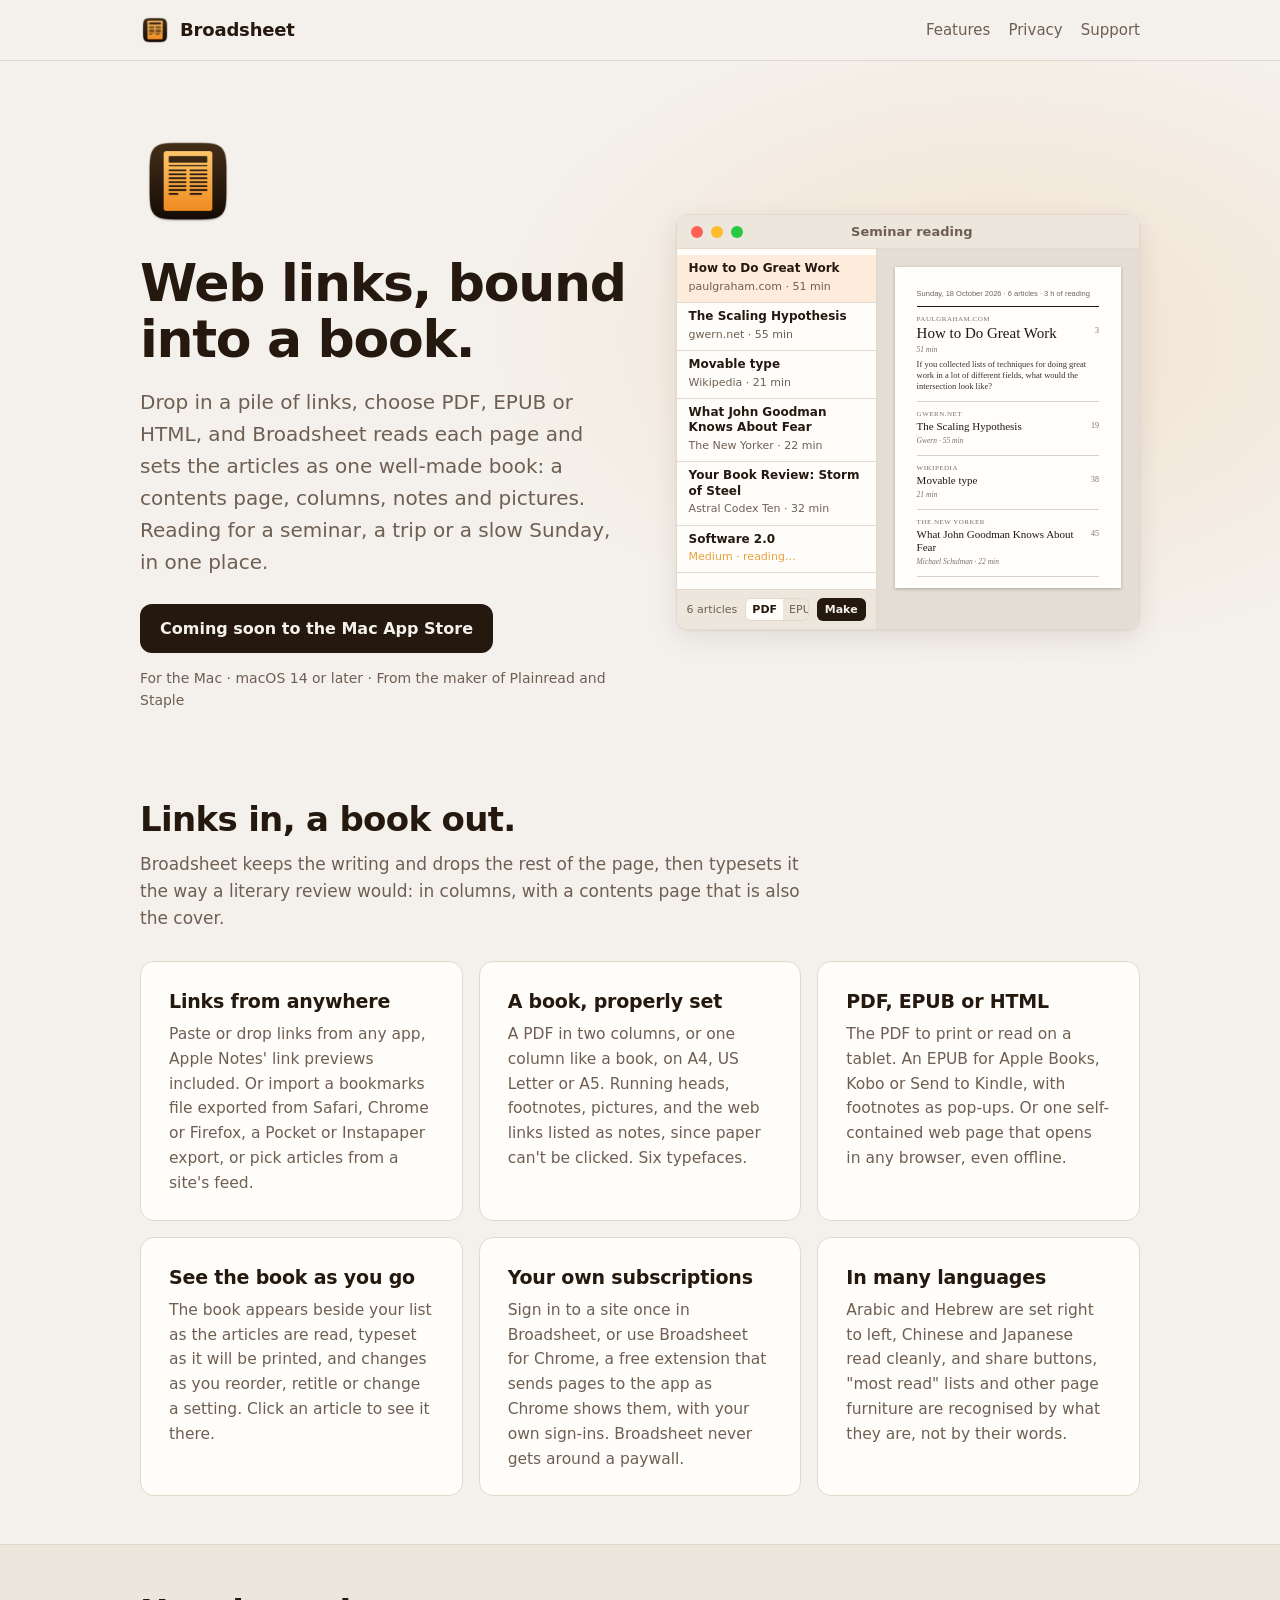
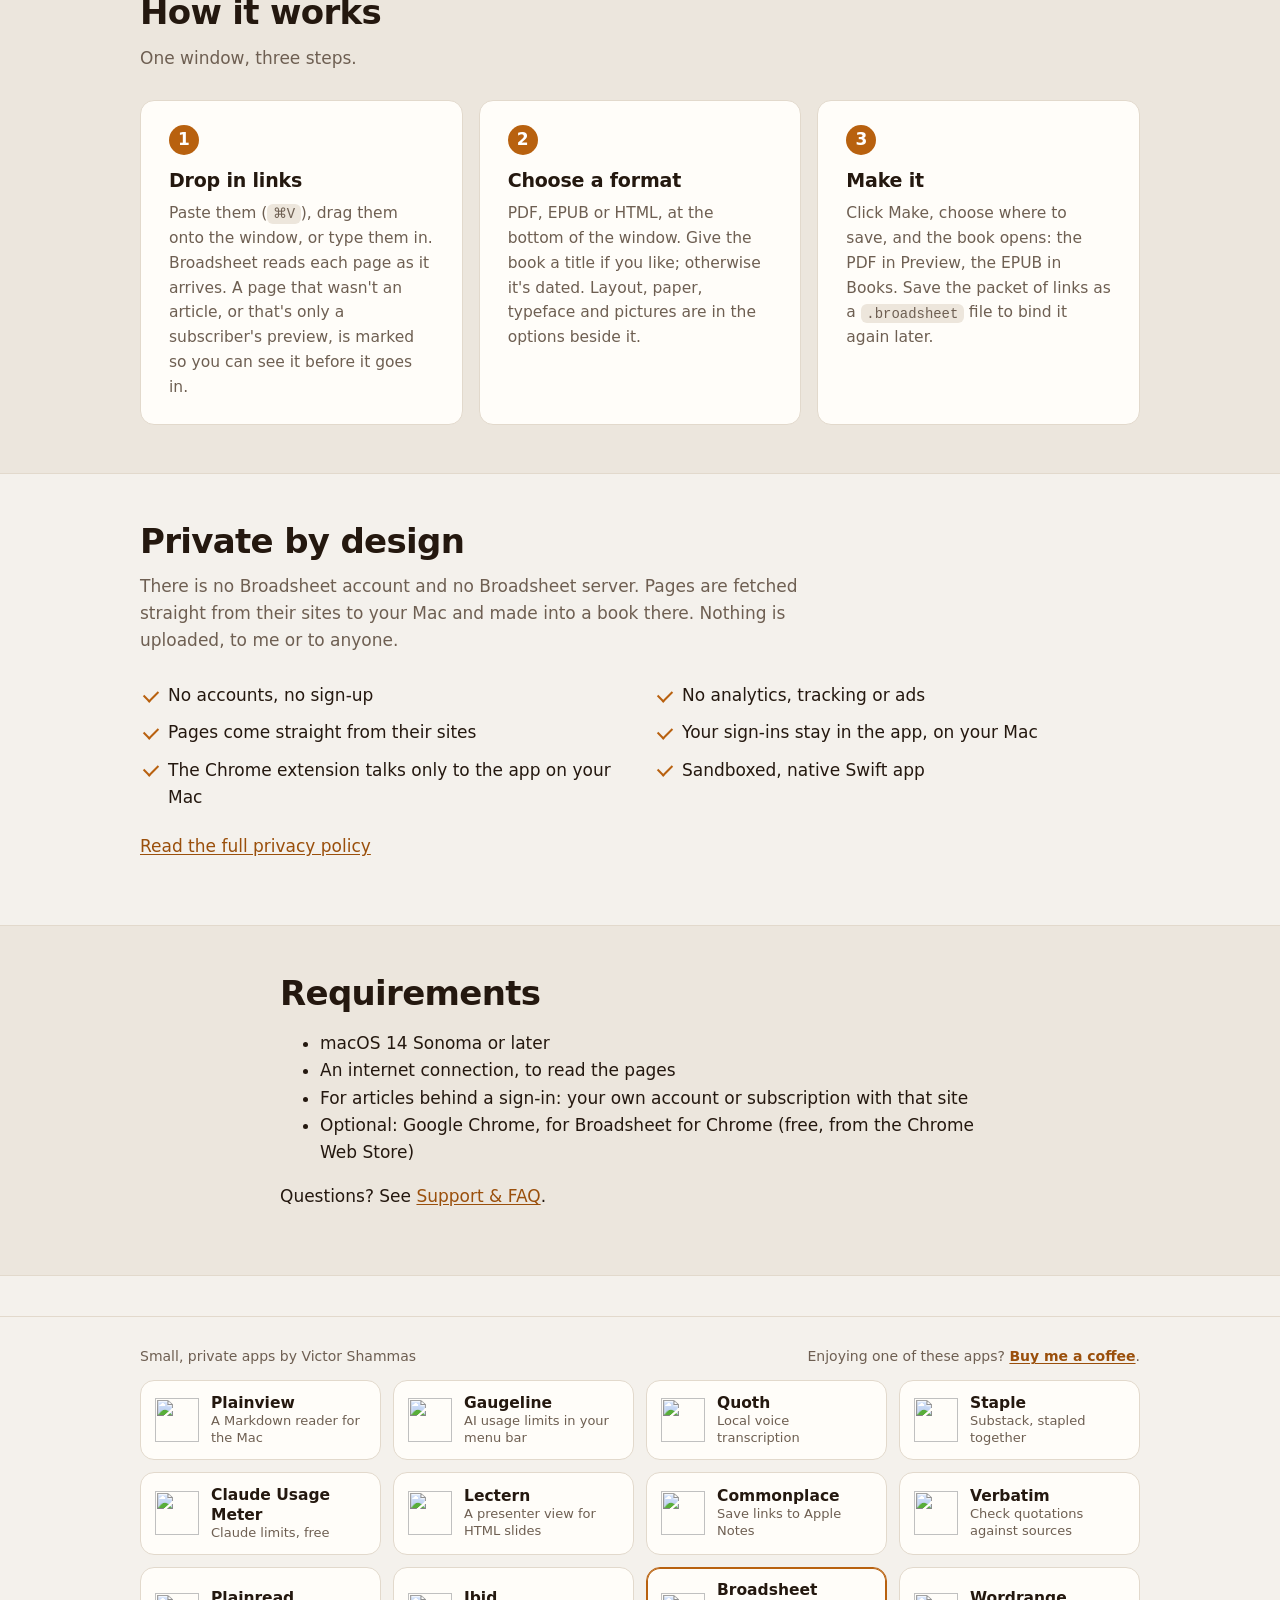
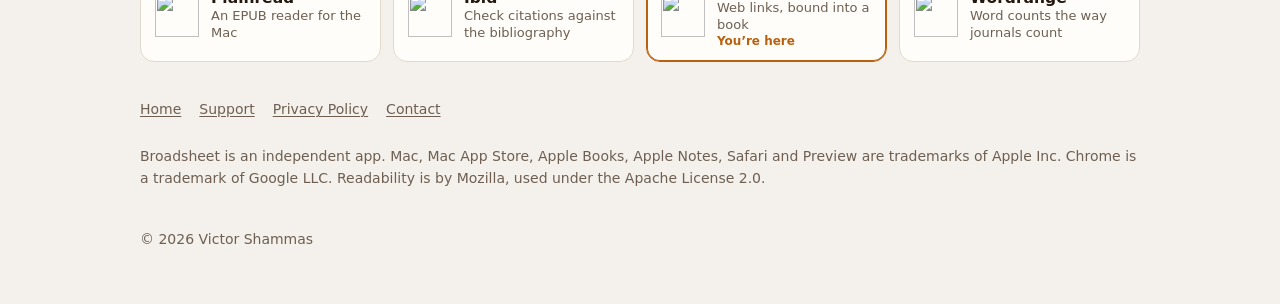
==== commit 24ff8ea9: "App bar: Claude Usage Meter is free (its source is now private) Co-Authored-By: Claude Opus 5.5 <nor" ====
--- a/index.html
+++ b/index.html
@@ -137,7 +137,7 @@
       <a class="app-tile" href="https://victorshammas.com/gaugeline/"><img src="https://victorshammas.com/gaugeline/icon.png" alt="" width="44" height="44"><span><strong>Gaugeline</strong><small>AI usage limits in your menu bar</small></span></a>
       <a class="app-tile" href="https://victorshammas.com/quoth/"><img src="https://victorshammas.com/quoth/icon.png" alt="" width="44" height="44"><span><strong>Quoth</strong><small>Local voice transcription</small></span></a>
       <a class="app-tile" href="https://victorshammas.com/staple/"><img src="https://victorshammas.com/staple/icon.png" alt="" width="44" height="44"><span><strong>Staple</strong><small>Substack, stapled together</small></span></a>
-      <a class="app-tile" href="https://victorshammas.com/claude-usage-meter/"><img src="https://victorshammas.com/claude-usage-meter/icon.png" alt="" width="44" height="44"><span><strong>Claude Usage Meter</strong><small>Claude limits, free and open source</small></span></a>
+      <a class="app-tile" href="https://victorshammas.com/claude-usage-meter/"><img src="https://victorshammas.com/claude-usage-meter/icon.png" alt="" width="44" height="44"><span><strong>Claude Usage Meter</strong><small>Claude limits, free</small></span></a>
       <a class="app-tile" href="https://victorshammas.com/lectern/"><img src="https://victorshammas.com/lectern/icon.png" alt="" width="44" height="44"><span><strong>Lectern</strong><small>A presenter view for HTML slides</small></span></a>
       <a class="app-tile" href="https://victorshammas.com/commonplace/"><img src="https://victorshammas.com/commonplace/icon.png" alt="" width="44" height="44"><span><strong>Commonplace</strong><small>Save links to Apple Notes</small></span></a>
       <a class="app-tile" href="https://victorshammas.com/verbatim/"><img src="https://victorshammas.com/verbatim/icon.png" alt="" width="44" height="44"><span><strong>Verbatim</strong><small>Check quotations against sources</small></span></a>
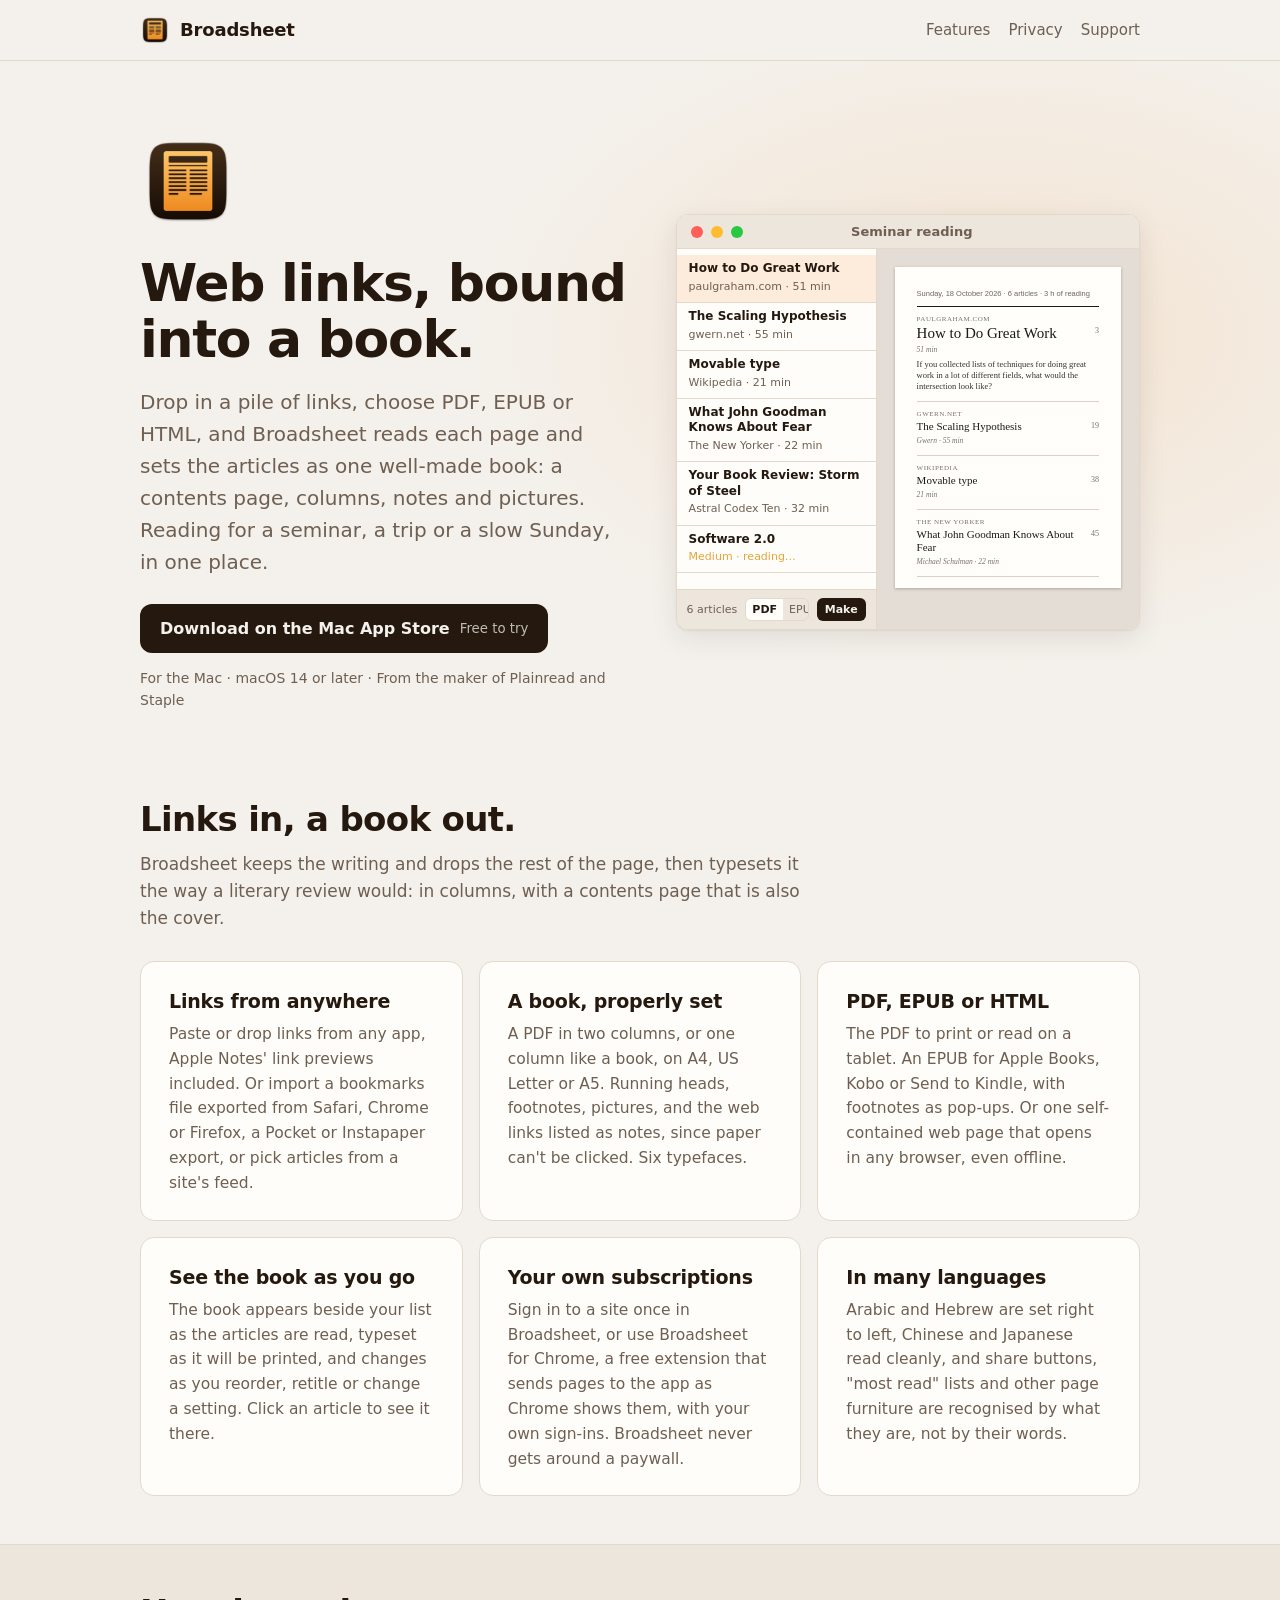
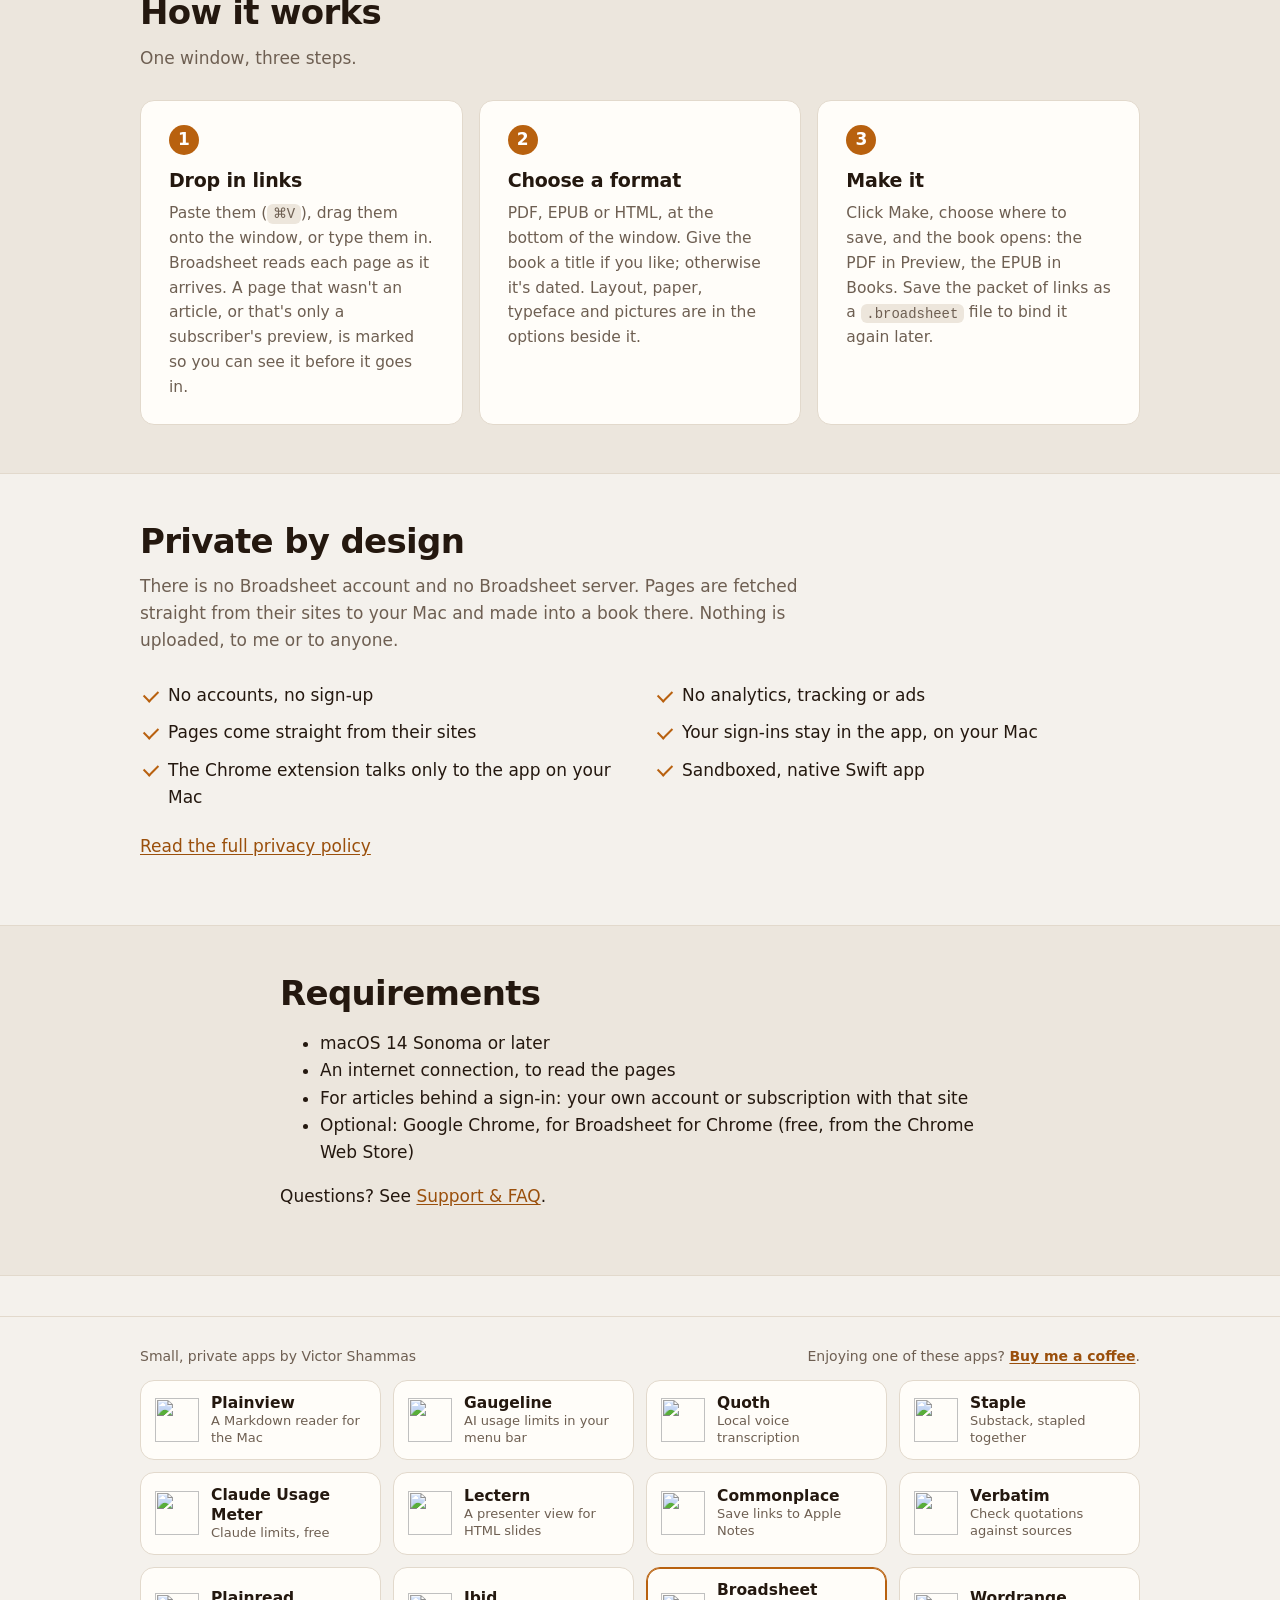
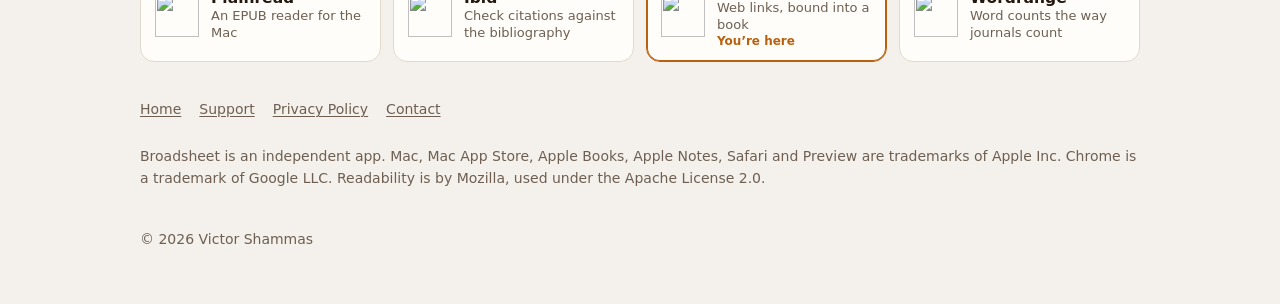
==== commit f0eafbf5: "Live on the Mac App Store: download button links the listing Co-Authored-By: Claude Opus 5.5 <norepl" ====
--- a/index.html
+++ b/index.html
@@ -33,8 +33,7 @@
         <h1>Web links, bound into a book.</h1>
         <p class="lede">Drop in a pile of links, choose PDF, EPUB or HTML, and Broadsheet reads each page and sets the articles as one well-made book: a contents page, columns, notes and pictures. Reading for a seminar, a trip or a slow Sunday, in one place.</p>
         <div class="cta-row">
-          <!-- At launch, replace with: <a class="btn" href="https://apps.apple.com/app/idAPP_ID?mt=12">Download on the Mac App Store <small>Free to try</small></a> (see README.md). -->
-          <span class="btn" aria-disabled="true">Coming soon to the Mac App Store</span>
+          <a class="btn" href="https://apps.apple.com/app/broadsheet-links-into-books/id6824622785?mt=12">Download on the Mac App Store <small>Free to try</small></a>
           <span class="fineprint">For the Mac · macOS 14 or later · From the maker of Plainread and Staple</span>
         </div>
       </div>
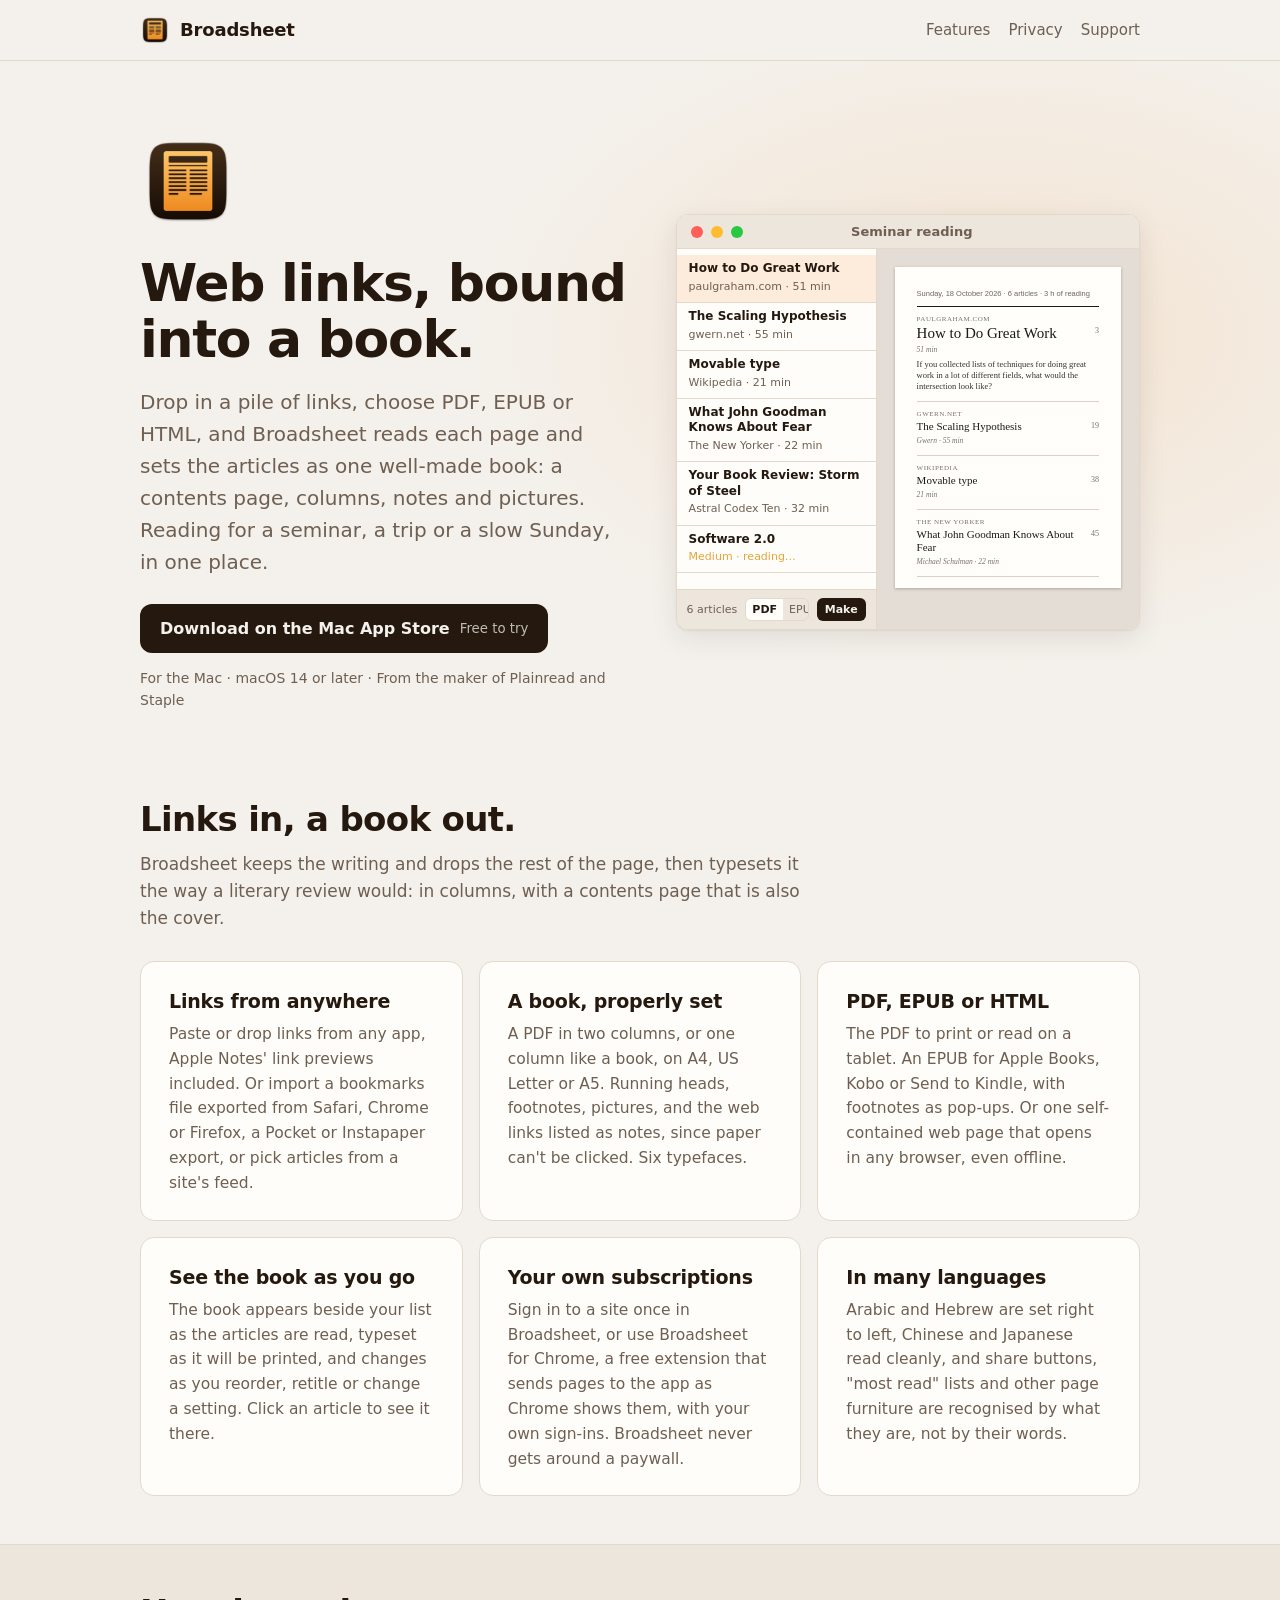
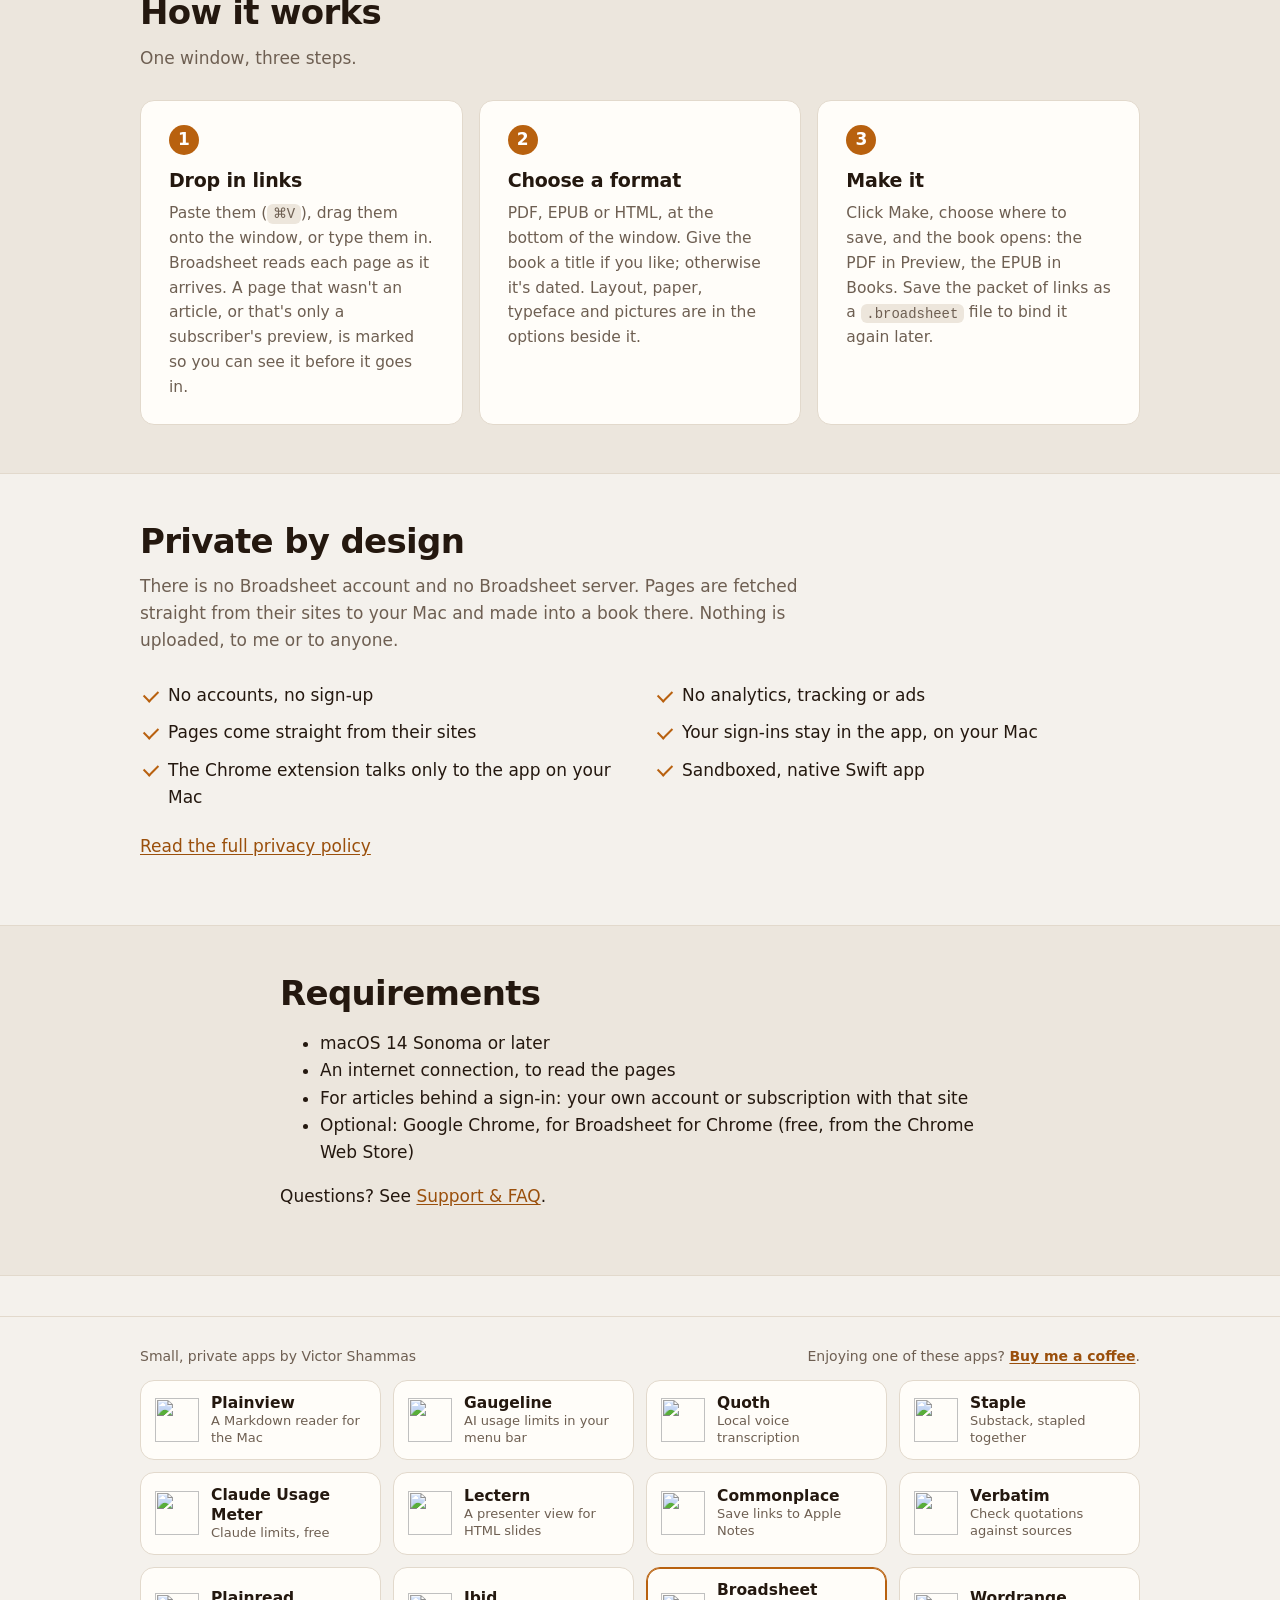
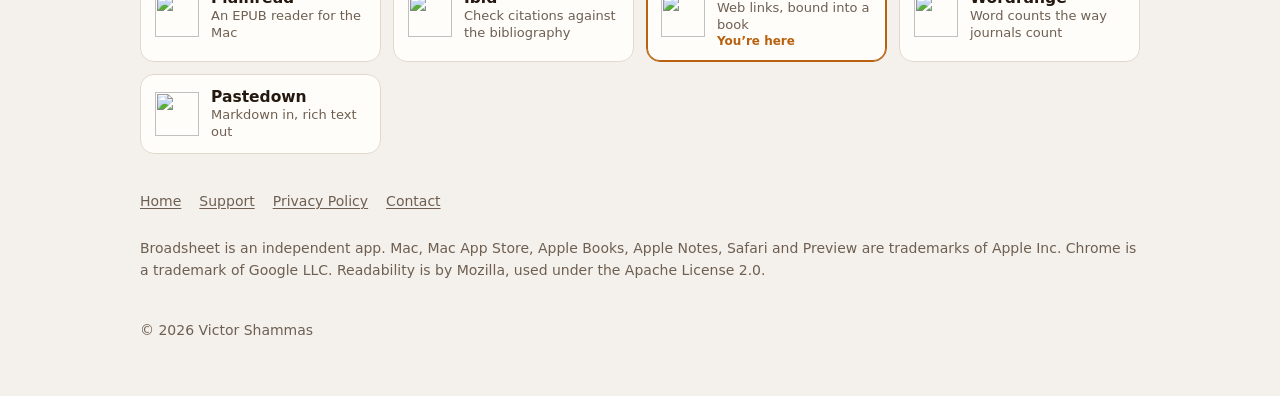
==== commit f9a6f0b9: "App bar: add Pastedown Co-Authored-By: Claude Fable 5.2 <noreply@anthropic.com>" ====
--- a/index.html
+++ b/index.html
@@ -144,6 +144,7 @@
       <a class="app-tile" href="https://victorshammas.com/ibid/"><img src="https://victorshammas.com/ibid/icon.png" alt="" width="44" height="44"><span><strong>Ibid</strong><small>Check citations against the bibliography</small></span></a>
       <a class="app-tile current" aria-current="page" href="https://victorshammas.com/broadsheet/"><img src="https://victorshammas.com/broadsheet/icon.png" alt="" width="44" height="44"><span><strong>Broadsheet</strong><small>Web links, bound into a book</small><em>You’re here</em></span></a>
       <a class="app-tile" href="https://victorshammas.com/wordrange/"><img src="https://victorshammas.com/wordrange/icon.png" alt="" width="44" height="44"><span><strong>Wordrange</strong><small>Word counts the way journals count</small></span></a>
+      <a class="app-tile" href="https://victorshammas.com/pastedown/"><img src="https://victorshammas.com/pastedown/icon.png" alt="" width="44" height="44"><span><strong>Pastedown</strong><small>Markdown in, rich text out</small></span></a>
     </div>
   </div>
 </section>
